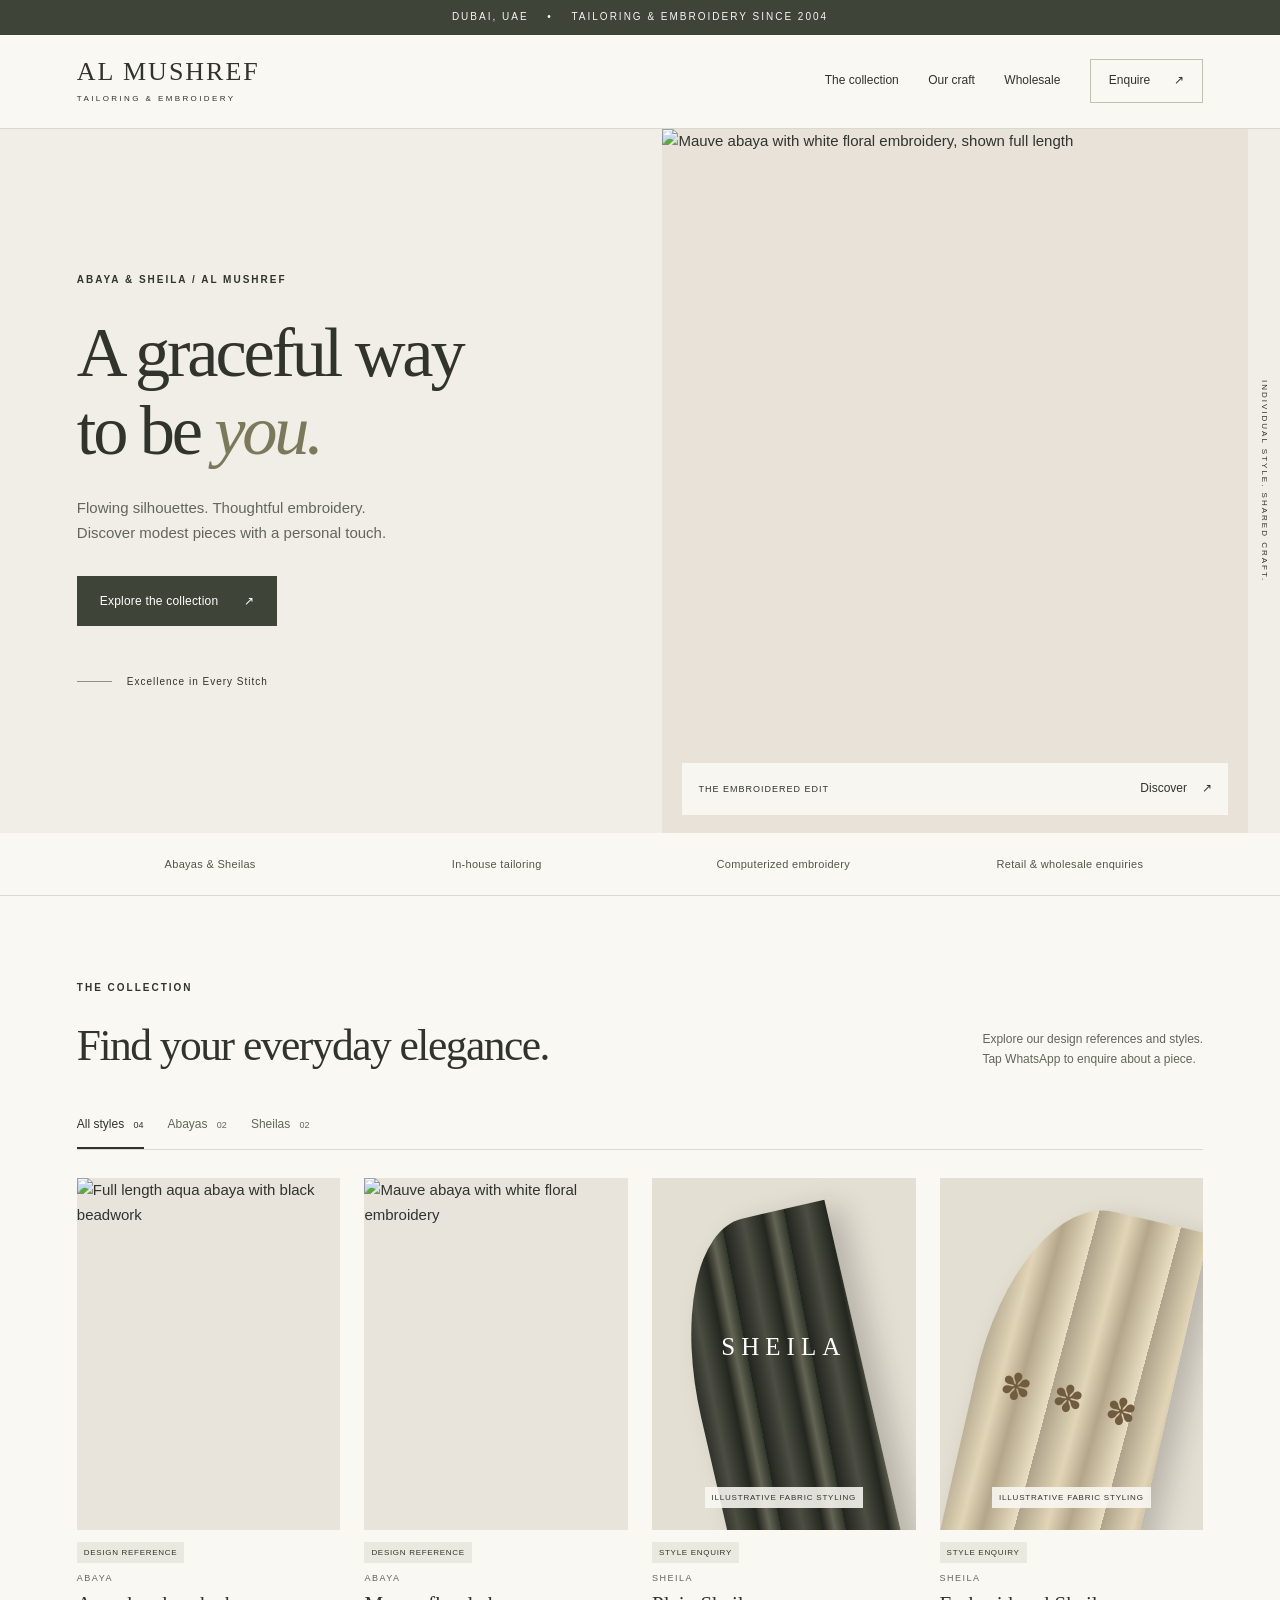
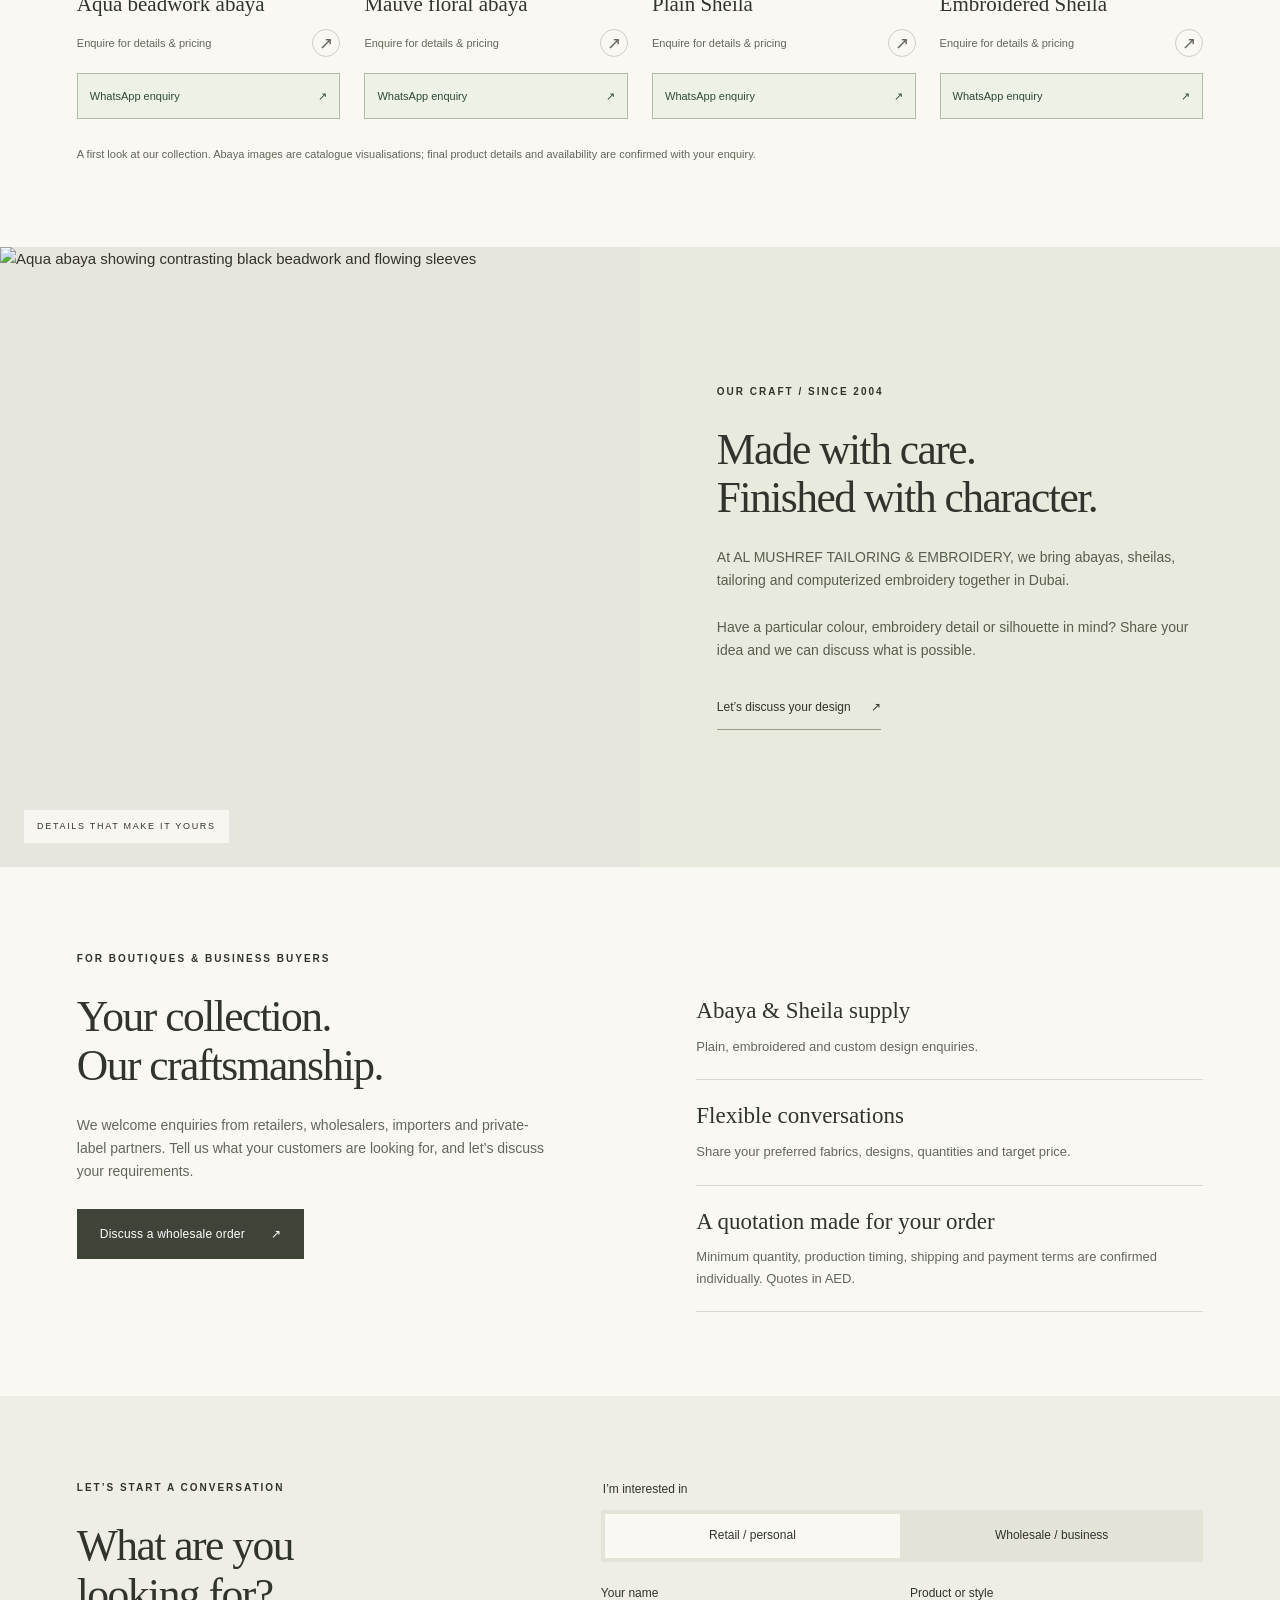
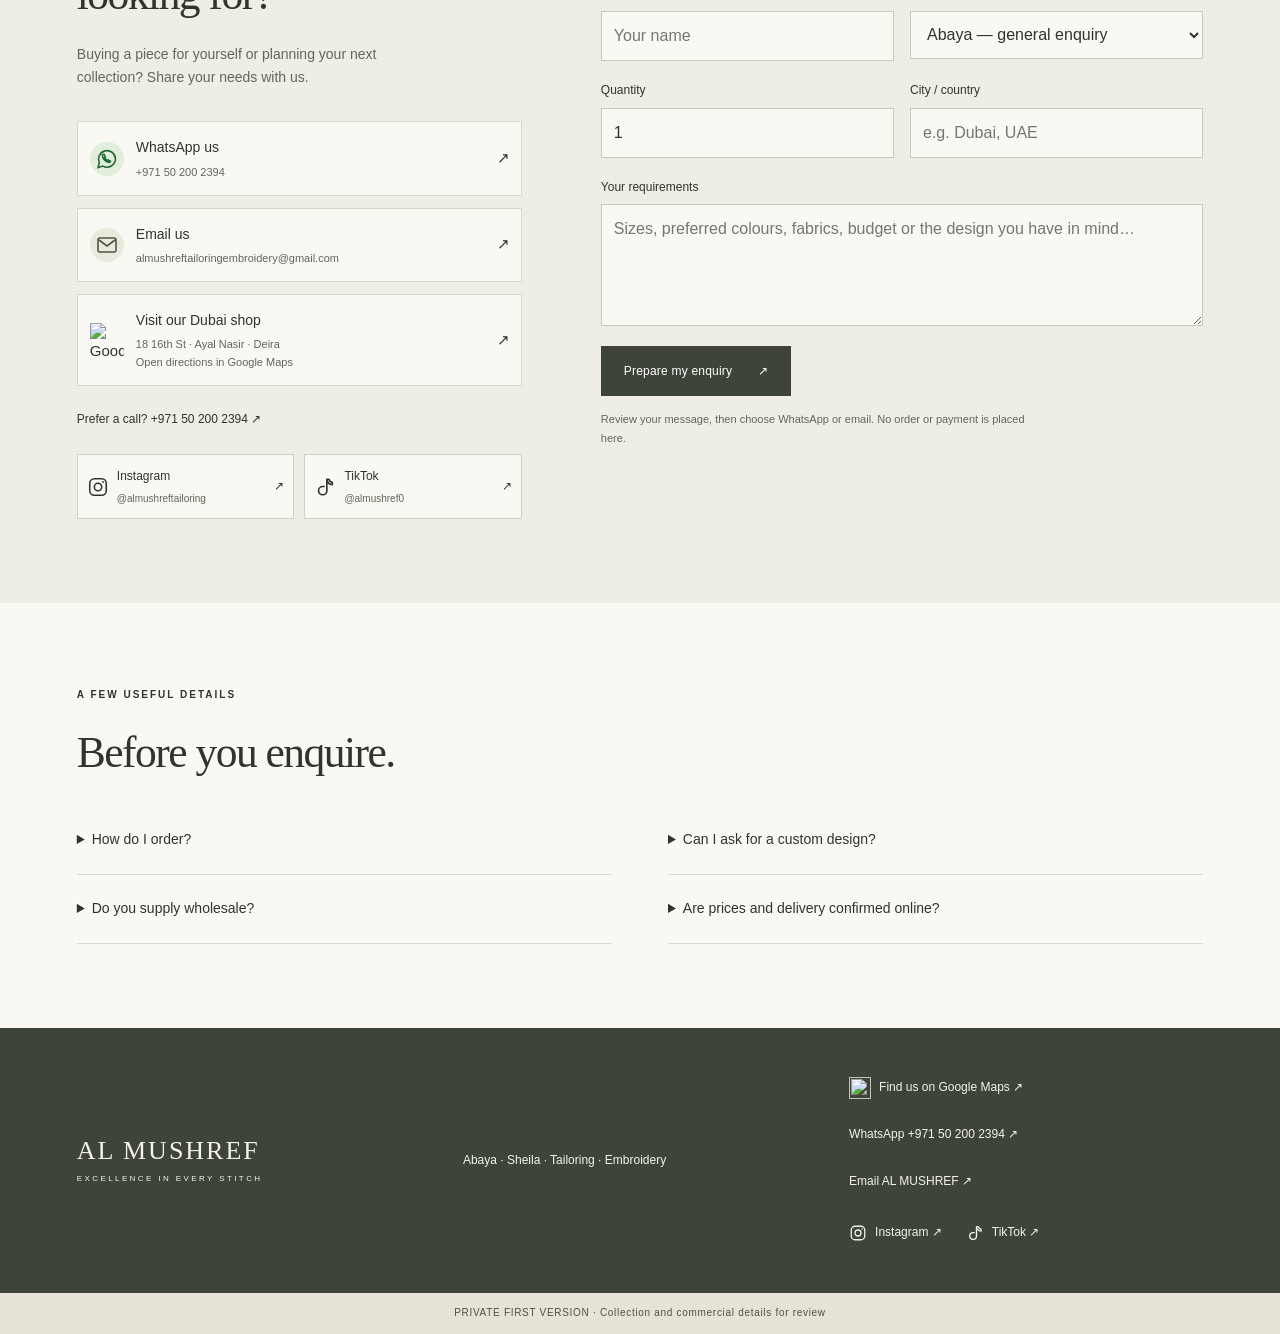
==== index.html @ 21404163 "Add files via upload" ====
<!doctype html>
<html lang="en">
<head>
<meta charset="utf-8"><meta name="viewport" content="width=device-width, initial-scale=1, viewport-fit=cover">
<meta name="theme-color" content="#393c32"><meta name="description" content="Explore AL MUSHREF Abayas and Sheilas. Tailoring and embroidery in Dubai, with retail and wholesale enquiries.">
<title>AL MUSHREF — Abaya & Sheila</title>
<link rel="icon" href="data:image/svg+xml,%3Csvg xmlns='http://www.w3.org/2000/svg' viewBox='0 0 64 64'%3E%3Crect width='64' height='64' rx='12' fill='%23393c32'/%3E%3Ctext x='32' y='44' text-anchor='middle' font-family='Georgia' font-size='40' fill='%23f8f5ef'%3EM%3C/text%3E%3C/svg%3E">
<link rel="stylesheet" href="style.css"><script src="app.js" defer></script>
</head>
<body>
<a class="skip" href="#main">Skip to content</a>
<div class="announcement">DUBAI, UAE <span>•</span> TAILORING & EMBROIDERY SINCE 2004</div>
<header>
<a class="brand" href="#" aria-label="AL MUSHREF home">AL MUSHREF<small>TAILORING & EMBROIDERY</small></a>
<button class="menu-toggle" aria-expanded="false" aria-controls="navigation">Menu <span>☰</span></button>
<nav id="navigation" aria-label="Main navigation"><a href="#collection">The collection</a><a href="#craft">Our craft</a><a href="#wholesale">Wholesale</a><a class="nav-contact" href="#enquire">Enquire <span>↗</span></a></nav>
</header>
<main id="main">
<section class="hero" aria-labelledby="hero-title">
<div class="hero-copy"><p class="eyebrow">ABAYA & SHEILA / AL MUSHREF</p><h1 id="hero-title">A graceful way<br>to be <em>you.</em></h1><p>Flowing silhouettes. Thoughtful embroidery.<br>Discover modest pieces with a personal touch.</p><a class="button dark" href="#collection">Explore the collection <span>↗</span></a><div class="hero-note"><span class="line"></span> Excellence in Every Stitch</div></div>
<figure class="hero-photo"><img src="assets/mauve-abaya.webp" alt="Mauve abaya with white floral embroidery, shown full length" width="1024" height="1536" fetchpriority="high"><figcaption><span>THE EMBROIDERED EDIT</span><a href="#collection">Discover <span>↗</span></a></figcaption></figure>
<div class="hero-side">INDIVIDUAL STYLE. SHARED CRAFT.</div>
</section>
<div class="values"><span>Abayas & Sheilas</span><span>In-house tailoring</span><span>Computerized embroidery</span><span>Retail & wholesale enquiries</span></div>
<section class="section collection" id="collection" aria-labelledby="collection-title">
<div class="section-top"><div><p class="eyebrow">THE COLLECTION</p><h2 id="collection-title">Find your everyday elegance.</h2></div><p>Explore our design references and styles.<br>Tap WhatsApp to enquire about a piece.</p></div>
<div class="filters" role="group" aria-label="Filter collection"><button class="selected" data-filter="all" aria-pressed="true">All styles <span>04</span></button><button data-filter="Abaya" aria-pressed="false">Abayas <span>02</span></button><button data-filter="Sheila" aria-pressed="false">Sheilas <span>02</span></button></div>
<div class="product-grid" id="product-grid" aria-live="polite"><p>Loading the collection…</p></div>
<p class="collection-note">A first look at our collection. Abaya images are catalogue visualisations; final product details and availability are confirmed with your enquiry.</p>
</section>
<section class="craft" id="craft" aria-labelledby="craft-title">
<div class="craft-image"><img src="assets/aqua-abaya.webp" alt="Aqua abaya showing contrasting black beadwork and flowing sleeves" width="1122" height="1402" loading="lazy"><span>DETAILS THAT MAKE IT YOURS</span></div>
<div class="craft-copy"><p class="eyebrow">OUR CRAFT / SINCE 2004</p><h2 id="craft-title">Made with care.<br>Finished with character.</h2><p>At AL MUSHREF TAILORING & EMBROIDERY, we bring abayas, sheilas, tailoring and computerized embroidery together in Dubai.</p><p>Have a particular colour, embroidery detail or silhouette in mind? Share your idea and we can discuss what is possible.</p><a class="text-link" href="#enquire">Let’s discuss your design <span>↗</span></a></div>
</section>
<section class="section wholesale" id="wholesale" aria-labelledby="wholesale-title">
<div><p class="eyebrow">FOR BOUTIQUES & BUSINESS BUYERS</p><h2 id="wholesale-title">Your collection.<br>Our craftsmanship.</h2><p>We welcome enquiries from retailers, wholesalers, importers and private-label partners. Tell us what your customers are looking for, and let’s discuss your requirements.</p><button class="button dark" id="wholesale-start">Discuss a wholesale order <span>↗</span></button></div>
<dl><div><dt>Abaya & Sheila supply</dt><dd>Plain, embroidered and custom design enquiries.</dd></div><div><dt>Flexible conversations</dt><dd>Share your preferred fabrics, designs, quantities and target price.</dd></div><div><dt>A quotation made for your order</dt><dd>Minimum quantity, production timing, shipping and payment terms are confirmed individually. Quotes in AED.</dd></div></dl>
</section>
<section class="enquiry section" id="enquire" aria-labelledby="enquiry-title">
<div class="enquiry-intro"><p class="eyebrow">LET’S START A CONVERSATION</p><h2 id="enquiry-title">What are you<br>looking for?</h2><p>Buying a piece for yourself or planning your next collection? Share your needs with us.</p><div class="contact">
<a class="contact-item whatsapp-contact" href="https://wa.me/971502002394" target="_blank" rel="noopener" aria-label="WhatsApp AL MUSHREF on +971 50 200 2394"><span class="contact-icon" aria-hidden="true"><svg viewBox="0 0 24 24" fill="none" stroke="currentColor" stroke-width="1.6"><path d="M20.5 11.6a8.5 8.5 0 0 1-12.6 7.5L3 20.5l1.3-4.8A8.5 8.5 0 1 1 20.5 11.6Z"/><path d="M8.2 7.2c-.5 0-1 1-.8 2 .5 2.8 3.3 5.6 6.2 6.1 1 .2 2-.3 2-.9l-2.1-1.4-.9.7c-1.3-.6-2.4-1.7-3-3l.7-.9-1.3-2.6Z"/></svg></span><span><strong>WhatsApp us</strong><small>+971 50 200 2394</small></span><span aria-hidden="true">↗</span></a>
<a class="contact-item" href="mailto:almushreftailoringembroidery@gmail.com"><span class="contact-icon" aria-hidden="true"><svg viewBox="0 0 24 24" fill="none" stroke="currentColor" stroke-width="1.6"><rect x="3" y="5" width="18" height="14" rx="2"/><path d="m4 7 8 6 8-6"/></svg></span><span><strong>Email us</strong><small>almushreftailoringembroidery@gmail.com</small></span><span aria-hidden="true">↗</span></a>
<a class="contact-item maps-contact" href="https://maps.app.goo.gl/a2e1XceDzLxZxESE8" target="_blank" rel="noopener"><img src="assets/google-maps.png" alt="Google Maps" width="36" height="36"><span><strong>Visit our Dubai shop</strong><small>18 16th St · Ayal Nasir · Deira<br>Open directions in Google Maps</small></span><span aria-hidden="true">↗</span></a>
<a class="call-link" href="tel:+971502002394">Prefer a call? +971 50 200 2394 ↗</a>
<div class="social-links" aria-label="Follow AL MUSHREF"><a href="https://www.instagram.com/almushreftailoring" target="_blank" rel="noopener noreferrer" aria-label="Instagram @almushreftailoring"><svg viewBox="0 0 24 24" fill="none" stroke="currentColor" stroke-width="1.7" aria-hidden="true"><rect x="3" y="3" width="18" height="18" rx="5"/><circle cx="12" cy="12" r="4"/><circle cx="17.5" cy="6.5" r="1" fill="currentColor" stroke="none"/></svg><span>Instagram<small>@almushreftailoring</small></span><span aria-hidden="true">↗</span></a><a href="https://www.tiktok.com/@almushref0" target="_blank" rel="noopener noreferrer" aria-label="TikTok @almushref0"><svg viewBox="0 0 24 24" fill="none" stroke="currentColor" stroke-width="1.8" stroke-linecap="round" stroke-linejoin="round" aria-hidden="true"><path d="M14 4v12a4.5 4.5 0 1 1-4.5-4.5H11M14 4c.6 3.6 2.5 5.2 6 5.5V6.8c-2.1-.3-3.2-1.3-3.7-3.3H14Z"/></svg><span>TikTok<small>@almushref0</small></span><span aria-hidden="true">↗</span></a></div>
</div></div>
<form id="enquiry-form">
<fieldset><legend>I’m interested in</legend><div class="mode-switch"><label><input type="radio" name="mode" value="Retail" checked><span>Retail / personal</span></label><label><input type="radio" name="mode" value="Wholesale"><span>Wholesale / business</span></label></div></fieldset>
<div class="field-row"><label>Your name <input name="customer" autocomplete="name" maxlength="100" placeholder="Your name" required></label><label>Product or style <select name="style" id="style"><option>Abaya — general enquiry</option><option>Custom tailoring / embroidery</option><option>Mixed Abaya & Sheila collection</option></select></label></div>
<div class="field-row"><label>Quantity <input name="quantity" type="number" min="1" max="100000" value="1" required inputmode="numeric"></label><label>City / country <input name="destination" autocomplete="address-level2" placeholder="e.g. Dubai, UAE" maxlength="120" required></label></div>
<label>Your requirements <textarea name="details" rows="4" maxlength="3000" placeholder="Sizes, preferred colours, fabrics, budget or the design you have in mind…"></textarea></label>
<button class="button dark" type="submit">Prepare my enquiry <span>↗</span></button><p class="form-note">Review your message, then choose WhatsApp or email. No order or payment is placed here.</p>
<div id="enquiry-result" hidden aria-live="polite"><h3>Your enquiry is ready</h3><pre id="message-preview"></pre><div class="result-actions"><a class="button dark" id="whatsapp-link" target="_blank" rel="noopener">Open WhatsApp ↗</a><a class="text-link" id="email-link">Open email ↗</a><button id="copy-message" type="button" class="text-link">Copy message</button></div><p>You can edit the message before sending.</p></div>
</form>
</section>
<section class="section faq" aria-labelledby="faq-title"><p class="eyebrow">A FEW USEFUL DETAILS</p><h2 id="faq-title">Before you enquire.</h2><div class="faq-grid"><details><summary>How do I order?</summary><p>Choose a style and prepare an enquiry. Our team will discuss availability, sizing, price, payment and delivery with you before an order is confirmed.</p></details><details><summary>Can I ask for a custom design?</summary><p>Yes. Tell us your preferred silhouette, fabric, colour and embroidery details. Feasibility, quantity and timing are confirmed after reviewing your requirements.</p></details><details><summary>Do you supply wholesale?</summary><p>We welcome retail shop, wholesale and importer enquiries. Share the products, quantity, destination and budget you have in mind for an individual quotation.</p></details><details><summary>Are prices and delivery confirmed online?</summary><p>Prices, stock, production lead time, delivery charges and any applicable taxes are confirmed in your quotation. This catalogue does not accept online payments.</p></details></div></section>
</main>
<footer><a class="brand" href="#">AL MUSHREF<small>EXCELLENCE IN EVERY STITCH</small></a><span>Abaya · Sheila · Tailoring · Embroidery</span><div class="footer-contact"><a href="https://maps.app.goo.gl/a2e1XceDzLxZxESE8" target="_blank" rel="noopener"><img src="assets/google-maps.png" alt="" width="22" height="22"> Find us on Google Maps ↗</a><a href="https://wa.me/971502002394" target="_blank" rel="noopener">WhatsApp +971 50 200 2394 ↗</a><a href="mailto:almushreftailoringembroidery@gmail.com">Email AL MUSHREF ↗</a><div class="footer-social-links"><a href="https://www.instagram.com/almushreftailoring" target="_blank" rel="noopener noreferrer" aria-label="Instagram @almushreftailoring"><svg viewBox="0 0 24 24" fill="none" stroke="currentColor" stroke-width="1.7" aria-hidden="true"><rect x="3" y="3" width="18" height="18" rx="5"/><circle cx="12" cy="12" r="4"/><circle cx="17.5" cy="6.5" r="1" fill="currentColor" stroke="none"/></svg>Instagram ↗</a><a href="https://www.tiktok.com/@almushref0" target="_blank" rel="noopener noreferrer" aria-label="TikTok @almushref0"><svg viewBox="0 0 24 24" fill="none" stroke="currentColor" stroke-width="1.8" stroke-linecap="round" stroke-linejoin="round" aria-hidden="true"><path d="M14 4v12a4.5 4.5 0 1 1-4.5-4.5H11M14 4c.6 3.6 2.5 5.2 6 5.5V6.8c-2.1-.3-3.2-1.3-3.7-3.3H14Z"/></svg>TikTok ↗</a></div></div></footer>
<div class="review-note">PRIVATE FIRST VERSION · Collection and commercial details for review</div>
<dialog id="product-dialog" aria-labelledby="dialog-title"><div class="dialog-toolbar"><button class="dialog-close" aria-label="Close product details">×</button></div><div id="dialog-content"></div></dialog>
</body></html>
---- style.css ----
:root{--ink:#30342c;--olive:#3e4438;--paper:#faf8f3;--muted:#62665c;--line:#d8d9d0;--sand:#ece9df;--accent:#797655;--gutter:clamp(20px,6vw,96px)}
*{box-sizing:border-box}html{scroll-behavior:smooth;scroll-padding-top:100px;-webkit-text-size-adjust:100%;text-size-adjust:100%}body{margin:0;min-width:0;background:var(--paper);color:var(--ink);font:15px/1.65 Arial,Helvetica,sans-serif}button,input,select,textarea{font:inherit}button,a,input,select,textarea{-webkit-tap-highlight-color:transparent}button{cursor:pointer;-webkit-appearance:none;appearance:none}a{color:inherit;text-decoration:none}img{display:block;max-width:100%;height:auto}svg{display:block;flex-shrink:0}h1,h2,h3,p{margin:0}h1,h2,h3{font-family:Georgia,'Times New Roman',serif;font-weight:400;line-height:1.12}h1{font-size:clamp(54px,5.5vw,88px);letter-spacing:-.045em}h2{font-size:clamp(32px,3.4vw,50px);letter-spacing:-.035em}h3{font-size:24px}p,dd,small{overflow-wrap:break-word}button:focus-visible,a:focus-visible,input:focus-visible,select:focus-visible,textarea:focus-visible,summary:focus-visible{outline:3px solid #9c7740;outline-offset:4px}[hidden]{display:none!important}.skip{position:absolute;left:12px;top:-100px;background:white;padding:12px;z-index:20}.skip:focus{top:8px}.announcement{background:var(--olive);color:#f7f6ef;text-align:center;font-size:10px;letter-spacing:2px;padding:9px 18px}.announcement span{padding:0 14px}
header{position:sticky;top:0;z-index:5;display:flex;align-items:center;justify-content:space-between;gap:24px;padding:18px var(--gutter);background:#faf8f3f5;border-bottom:1px solid var(--line)}.brand{display:inline-block;flex-shrink:0;font:26px/1.1 Georgia,serif;letter-spacing:2px;white-space:nowrap;padding:5px 0}.brand small{display:block;font:8px/1.5 Arial,sans-serif;letter-spacing:2.4px;margin-top:7px}nav{display:flex;align-items:center;gap:clamp(18px,2.3vw,32px);font-size:12px}nav a{display:flex;align-items:center;min-height:44px}.nav-contact{border:1px solid #bfc1b5;padding:9px 18px;gap:24px}.menu-toggle{display:none;align-items:center;gap:9px;min-width:60px;min-height:44px;padding:8px 0;background:none;border:0;color:var(--ink);font-size:12px}.menu-toggle span{font-size:18px}
.hero{max-width:1800px;margin:auto;display:grid;grid-template-columns:minmax(0,1fr) minmax(0,1fr) 32px;padding-left:var(--gutter);background:#f0eee7;position:relative}.hero-copy{min-width:0;align-self:center;padding:64px 32px 64px 0}.eyebrow{font-size:10px;letter-spacing:2px;font-weight:600;margin-bottom:24px}h1 em{color:#7c785c}.hero-copy>p:not(.eyebrow){margin-top:26px;color:var(--muted);font-size:15px}.button{display:inline-flex;align-items:center;justify-content:space-between;gap:26px;min-height:50px;max-width:100%;padding:13px 22px;border:1px solid transparent;font-size:12px;line-height:1.5;letter-spacing:.2px;text-align:center}.dark{background:var(--olive);color:white}.hero-copy .button{margin-top:30px}.hero-note{display:flex;align-items:center;gap:15px;margin-top:48px;font-size:10px;letter-spacing:1px}.line{width:35px;height:1px;flex-shrink:0;background:#8e917f}.hero-photo{margin:0;min-width:0;height:clamp(580px,55vw,780px);position:relative;background:#e8e2d9;overflow:hidden}.hero-photo>img{width:100%;height:100%;object-fit:contain;object-position:center center;padding-bottom:58px}.hero-photo figcaption{position:absolute;bottom:18px;left:20px;right:20px;display:flex;align-items:center;justify-content:space-between;gap:12px;padding:8px 16px;background:#faf8f3eb;font-size:9px;letter-spacing:1px}.hero-photo figcaption>a{display:flex;align-items:center;gap:15px;min-height:36px;font-size:12px;letter-spacing:0}.hero-side{writing-mode:vertical-rl;font-size:8px;letter-spacing:2px;justify-self:center;align-self:center}.values{display:grid;grid-template-columns:repeat(4,minmax(0,1fr));align-items:center;gap:20px;padding:22px var(--gutter);border-bottom:1px solid var(--line);font-size:11px;color:#505749;letter-spacing:.3px}.values span{text-align:center;min-width:0}.section{width:100%;max-width:1600px;margin:auto;padding:84px var(--gutter)}.section-top{display:flex;align-items:flex-end;justify-content:space-between;gap:32px;margin-bottom:32px}.section-top>div{min-width:0}.section-top>p{flex-shrink:0;max-width:270px;color:var(--muted);font-size:12px}.filters{display:flex;flex-wrap:wrap;gap:24px;margin-bottom:28px;border-bottom:1px solid var(--line)}.filters button{min-height:48px;border:0;border-bottom:2px solid transparent;padding:12px 0;background:none;color:var(--muted);font-size:12px}.filters button span{padding-left:6px;font-size:9px}.filters .selected{border-color:var(--ink);color:var(--ink)}
.product-grid{display:grid;grid-template-columns:repeat(4,minmax(0,1fr));gap:30px 24px}.product-card{min-width:0;display:flex;flex-direction:column}.product-card>button{display:flex;flex:1;flex-direction:column;align-items:flex-start;min-width:0;width:100%;padding:0;background:none;border:0;color:var(--ink);text-align:left}.product-picture{width:100%;position:relative;aspect-ratio:3/4;background:#e8e4dc;overflow:hidden;flex-shrink:0}.product-picture img{width:100%;height:100%;object-fit:contain;transition:transform .25s}.card-label{position:absolute;top:12px;left:10px;max-width:calc(100% - 20px);padding:4px 7px;background:#faf8f3e8;font-size:8px;letter-spacing:.8px}.product-card .category{font-size:9px;letter-spacing:1.5px;margin:16px 0 6px;color:var(--muted)}.product-card h3{font-size:21px;line-height:1.2;margin-bottom:12px;overflow-wrap:anywhere}.card-bottom{display:flex;align-items:center;justify-content:space-between;gap:10px;width:100%;margin-top:auto;font-size:11px;color:var(--muted)}.card-bottom>span:first-child{min-width:0}.card-arrow{display:grid;place-items:center;flex-shrink:0;width:28px;height:28px;border:1px solid #cccec1;border-radius:50%;font-size:17px}.quick-contact{display:flex;align-items:center;justify-content:space-between;gap:10px;min-height:46px;padding:10px 12px;margin-top:16px;border:1px solid #aebba6;background:#edf1e6;color:#304c32;font-size:11px;line-height:1.5}.collection-note{font-size:11px;line-height:1.65;color:var(--muted);margin-top:26px}.fabric{height:100%;position:relative;display:flex;align-items:flex-end;justify-content:center;padding:22px;background:#e4dfd3;isolation:isolate;overflow:hidden}.fabric:before{content:'';position:absolute;inset:10% 18% -15%;transform:rotate(-13deg);background:repeating-linear-gradient(92deg,#22241f 0%,#4c4e43 12%,#24271f 23%,#646454 29%,#30372a 35%);box-shadow:15px 10px 30px #0003;z-index:-1;border-radius:50% 0 0 0}.fabric.emb:before{background:repeating-linear-gradient(92deg,#aea38b 0%,#e2d5b7 15%,#b4a68a 25%,#e9dec3 40%);inset:8% 13% -15%;transform:rotate(13deg)}.fabric:after{content:'SHEILA';position:absolute;top:44%;left:0;right:0;text-align:center;font:25px Georgia,serif;letter-spacing:6px;color:white}.fabric.emb:after{content:'✽  ✽  ✽';font-size:37px;letter-spacing:7px;color:#725c3f;top:57%;transform:rotate(13deg)}.fabric span{background:#faf8f3df;font-size:8px;letter-spacing:.8px;padding:4px 7px;text-align:center}
.craft{display:grid;grid-template-columns:repeat(2,minmax(0,1fr));background:#e9eade;max-width:1600px;margin:auto}.craft-image{position:relative;height:620px;min-width:0;overflow:hidden}.craft-image img{width:100%;height:100%;object-fit:contain;background:#e8e5de}.craft-image>span{position:absolute;left:24px;bottom:24px;max-width:calc(100% - 48px);padding:9px 13px;background:#faf8f3e8;font-size:9px;letter-spacing:1.7px}.craft-copy{min-width:0;padding:60px 12%;align-self:center}.craft-copy p:not(.eyebrow){font-size:14px;color:#575e4e;margin-top:24px}.text-link{display:inline-flex;align-items:center;min-height:44px;padding:4px 0;border:0;background:none;font-size:12px;color:inherit}.text-link span{margin-left:20px}.craft-copy .text-link{margin-top:24px;border-bottom:1px solid #969e88}.wholesale{display:grid;grid-template-columns:repeat(2,minmax(0,1fr));gap:10%}.wholesale>div{min-width:0}.wholesale>div>p:not(.eyebrow){max-width:480px;font-size:14px;color:var(--muted);margin:25px 0}.wholesale dl{min-width:0;margin:24px 0 0}.wholesale dl div{padding:22px 0;border-bottom:1px solid var(--line)}dt{font:23px/1.25 Georgia,serif}dd{font-size:13px;color:var(--muted);margin:10px 0 0}
.enquiry{display:grid;grid-template-columns:minmax(0,.85fr) minmax(0,1.15fr);align-items:start;gap:7%;background:#efeee6}.enquiry-intro{min-width:0}.enquiry-intro>p:not(.eyebrow){margin-top:25px;font-size:14px;color:var(--muted);max-width:360px}.contact{display:grid;gap:12px;margin-top:32px;min-width:0}.contact-item{display:grid;grid-template-columns:34px minmax(0,1fr) 12px;align-items:center;gap:12px;padding:14px 12px;border:1px solid #d7d9cd;background:var(--paper);min-height:70px;min-width:0}.contact-item strong{display:block;font-size:14px;font-weight:500}.contact-item small{display:block;margin-top:3px;color:var(--muted);font-size:11px;line-height:1.65;overflow-wrap:anywhere}.contact-icon{display:grid;place-items:center;width:34px;height:34px;border-radius:50%;background:#e8eade;color:#4d5744}.contact-icon svg{width:24px;height:24px}.whatsapp-contact .contact-icon{background:#e0eedb;color:#246936}.maps-contact>img{width:34px;height:34px;object-fit:contain}.call-link{display:inline-flex;align-items:center;min-height:44px;font-size:12px}.social-links{display:grid;grid-template-columns:repeat(2,minmax(0,1fr));gap:10px}.social-links>a{display:grid;grid-template-columns:22px minmax(0,1fr) 10px;align-items:center;gap:8px;min-height:64px;padding:12px 9px;border:1px solid #cdd2c2;background:var(--paper);font-size:12px}.social-links svg{width:22px;height:22px}.social-links small{display:block;font-size:10px;line-height:1.5;overflow-wrap:anywhere;margin-top:4px;color:var(--muted)}
form,fieldset,.field-row,form label{min-width:0}fieldset{margin:0 0 22px;padding:0;border:0;min-inline-size:0}legend{font-size:12px;margin-bottom:10px}.mode-switch{display:flex;gap:4px;padding:4px;background:#e3e3d8}.mode-switch label{flex:1;margin:0;position:relative}.mode-switch input{position:absolute;opacity:0;width:1px;height:1px}.mode-switch span{display:flex;align-items:center;justify-content:center;min-height:44px;padding:8px 10px;text-align:center;font-size:12px}.mode-switch input:checked+span{background:var(--paper)}.mode-switch input:focus-visible+span{outline:3px solid #9c7740}form label{display:block;margin-bottom:20px;font-size:12px}input:not([type=radio]),select,textarea{display:block;width:100%;max-width:100%;min-width:0;min-height:48px;margin-top:7px;padding:12px;background:var(--paper);border:1px solid #c7cbbd;border-radius:0;color:var(--ink);font-size:16px;line-height:1.5}textarea{resize:vertical}.field-row{display:grid;grid-template-columns:repeat(2,minmax(0,1fr));gap:16px}.form-note{max-width:440px;margin-top:14px;font-size:11px;color:var(--muted)}#enquiry-result{min-width:0;padding:24px;margin-top:26px;background:var(--paper);border:1px solid #b9bda9}#enquiry-result h3{font-size:25px}#message-preview{margin:18px 0;white-space:pre-wrap;overflow-wrap:anywhere;word-break:break-word;font:13px/1.8 Arial,sans-serif}.result-actions{display:flex;align-items:center;flex-wrap:wrap;gap:12px 20px}#enquiry-result>p{font-size:11px;margin-top:12px;color:var(--muted)}.faq-grid{display:grid;grid-template-columns:repeat(2,minmax(0,1fr));gap:0 56px;margin-top:30px}details{min-width:0;padding:12px 0;border-bottom:1px solid var(--line)}summary{cursor:pointer;min-height:44px;padding:10px 14px 10px 0;font-size:14px}details p{font-size:13px;color:var(--muted);padding:12px 0 8px}
footer{display:grid;grid-template-columns:minmax(0,1fr) minmax(0,1fr) minmax(0,1fr);align-items:center;gap:32px;padding:38px var(--gutter);background:var(--olive);color:#f4f3e9}footer>span{font-size:12px}.footer-contact{min-width:0;display:grid;gap:3px;font-size:12px}.footer-contact a{display:flex;align-items:center;gap:8px;min-height:44px;overflow-wrap:anywhere}.footer-contact img{width:22px;height:22px;object-fit:contain}.footer-social-links{display:flex;flex-wrap:wrap;gap:8px 24px;margin-top:4px}.footer-social-links svg{width:18px;height:18px}.review-note{padding:12px var(--gutter);background:#e5e3d8;color:#4d5144;text-align:center;font-size:10px;letter-spacing:.7px;overflow-wrap:anywhere}
dialog{padding:0;border:0;background:var(--paper);color:var(--ink);width:calc(100% - 32px);max-width:900px;max-height:90vh;max-height:90dvh;margin:auto;overflow:auto;overscroll-behavior:contain}dialog::backdrop{background:#141a14aa}.dialog-toolbar{position:sticky;top:0;height:0;z-index:3}.dialog-close{position:absolute;right:12px;top:12px;display:grid;place-items:center;width:44px;height:44px;padding:0;border:1px solid #c5c9bb;border-radius:50%;background:var(--paper);color:var(--ink);font-size:28px;line-height:1}.dialog-layout{display:grid;grid-template-columns:repeat(2,minmax(0,1fr))}.dialog-visual{position:relative;aspect-ratio:3/4;min-width:0;align-self:center;background:#e8e4dc}.dialog-visual img{position:absolute;inset:0;width:100%;height:100%;object-fit:contain}.dialog-visual .fabric{position:absolute;inset:0}.dialog-copy{min-width:0;padding:64px 30px 34px;align-self:center}.dialog-copy h2{font-size:34px;overflow-wrap:anywhere}.dialog-copy p:not(.eyebrow){font-size:14px;margin:20px 0;color:var(--muted)}.dialog-copy small{display:block;font-size:11px;color:var(--muted);margin-top:18px}.dialog-actions{display:grid;gap:10px;margin-top:24px}.dialog-actions .button{justify-content:center;gap:12px}.customise-enquiry{background:none;border-color:#aeb4a2;color:var(--ink)}.product-price{margin:14px 0;font-size:13px;line-height:1.7}.price-line{display:block}.product-code{font:11px/1.6 Arial,sans-serif;letter-spacing:1px;margin-top:12px;overflow-wrap:anywhere}.empty-collection{grid-column:1/-1;font-size:14px;color:var(--muted);padding:25px 0}body.modal-open{overflow:hidden}
@media(hover:hover){nav a:hover,.text-link:hover,.footer-contact a:hover{text-decoration:underline;text-underline-offset:5px}.dark:hover{background:#272f24}.product-card>button:hover img{transform:scale(1.02)}.quick-contact:hover{background:#dfe9d7;border-color:#6e8a61}.contact-item:hover,.social-links>a:hover{border-color:#808e71;background:#e8eddf}.customise-enquiry:hover{background:#e8ecdf}}
@media(max-width:1100px){:root{--gutter:5vw}.section{padding-top:64px;padding-bottom:64px}.hero-copy{padding:48px 26px 48px 0}h1{font-size:clamp(48px,5.4vw,62px)}.hero-note{margin-top:34px}.hero-photo{height:640px}.product-grid{grid-template-columns:repeat(2,minmax(0,1fr));gap:36px 24px}.section-top{align-items:flex-start}.section-top>p{max-width:225px}.craft-copy{padding:48px 9%}.craft-image{height:560px}.wholesale{gap:7%}footer{grid-template-columns:minmax(0,1fr) minmax(0,1fr)}footer>.brand{grid-column:1;grid-row:1}footer>span{grid-column:1;grid-row:2}.footer-contact{grid-column:2;grid-row:1/3}}
@media(max-width:900px){html{scroll-padding-top:90px}header{gap:18px;padding-top:14px;padding-bottom:14px}.menu-toggle{display:flex}nav{display:none;position:absolute;top:100%;left:0;right:0;padding:12px var(--gutter) 20px;background:var(--paper);border-bottom:1px solid var(--line);box-shadow:0 10px 15px #0001}nav.open{display:grid;gap:0}nav a{min-height:48px;padding:10px 0}.nav-contact{border:0;gap:15px}.hero{grid-template-columns:minmax(0,1fr) minmax(0,1fr);padding-right:var(--gutter)}.hero-side{display:none}.hero-copy{padding-right:22px}h1{font-size:clamp(44px,6vw,54px)}.hero-photo{height:570px}.hero-photo figcaption{left:10px;right:10px;padding:7px 10px;letter-spacing:.5px;font-size:8px}.hero-photo figcaption>a{font-size:11px;gap:8px}.hero-copy>p:not(.eyebrow){font-size:14px}.hero-copy>p br{display:none}.hero-copy .button{gap:14px;padding-inline:18px}.values{grid-template-columns:repeat(2,minmax(0,1fr));gap:14px 22px}.values span{text-align:left}.section-top{display:block}.section-top>p{max-width:none;margin-top:20px}.section-top>p br{display:none}.craft{grid-template-columns:minmax(0,1fr) minmax(0,1fr)}.craft-copy{padding:40px 8%}.craft-copy h2{font-size:34px}.craft-image{height:560px}.craft-image>span{left:16px;right:16px;max-width:none;font-size:8px;letter-spacing:.8px}.wholesale,.enquiry{grid-template-columns:minmax(0,1fr);gap:36px}.wholesale dl{margin-top:0}.wholesale>div>p:not(.eyebrow){max-width:680px}.enquiry-intro>p:not(.eyebrow){max-width:560px}.contact{max-width:600px}.faq-grid{gap:0 30px}}
@media(max-width:600px){:root{--gutter:20px}.announcement{font-size:8px;letter-spacing:1px;padding:8px 16px}.announcement span{padding:0 6px}header{padding-left:20px;padding-right:20px;padding-left:max(20px,env(safe-area-inset-left));padding-right:max(20px,env(safe-area-inset-right))}.brand{font-size:22px;letter-spacing:1.7px}.brand small{font-size:7px;letter-spacing:1.8px}.hero{grid-template-columns:minmax(0,1fr);padding:0}.hero-copy{padding:42px var(--gutter) 38px}h1{font-size:clamp(42px,11.5vw,64px);letter-spacing:-.045em}.hero .eyebrow{font-size:9px;margin-bottom:20px}.hero-copy>p:not(.eyebrow){margin-top:22px;font-size:14px}.hero-copy .button{margin-top:24px;gap:28px}.hero-note{margin-top:28px;font-size:9px}.hero-photo{height:auto;aspect-ratio:4/5;max-height:680px}.hero-photo>img{padding-bottom:60px}.hero-photo figcaption{left:20px;right:20px;bottom:14px;padding:7px 12px;font-size:9px}.hero-photo figcaption>a{font-size:12px}.values{padding-top:20px;padding-bottom:20px;gap:12px 16px;font-size:10px}.values span{display:flex;align-items:flex-start;gap:7px}.values span:before{content:'✦';color:#7b806b;font-size:8px}.section{padding-top:48px;padding-bottom:48px;padding-left:20px;padding-right:20px;padding-left:max(20px,env(safe-area-inset-left));padding-right:max(20px,env(safe-area-inset-right))}.eyebrow{font-size:9px;margin-bottom:18px}h2{font-size:clamp(32px,8.8vw,42px)}.product-grid{gap:28px 14px}.product-card h3{font-size:19px}.card-label{top:8px;left:7px;max-width:calc(100% - 14px);padding:3px 5px;font-size:7px;letter-spacing:.4px}.product-card .category{font-size:8px;letter-spacing:1px;margin-top:13px}.card-bottom{font-size:10px;gap:6px;line-height:1.5}.card-arrow{width:25px;height:25px}.quick-contact{font-size:11px;padding:10px;gap:5px;margin-top:14px}.filters{gap:22px;margin-bottom:24px}.fabric{padding:13px}.fabric:after{font-size:18px;letter-spacing:3px}.fabric.emb:after{font-size:25px}.fabric span{font-size:7px;letter-spacing:.3px;padding:3px 5px}.collection-note{font-size:10px}.craft{grid-template-columns:minmax(0,1fr)}.craft-image{height:auto;aspect-ratio:4/5;max-height:580px}.craft-image>span{left:20px;right:auto;max-width:calc(100% - 40px);bottom:20px;font-size:8px}.craft-copy{padding:44px var(--gutter)}.craft-copy h2{font-size:37px}.craft-copy p:not(.eyebrow){font-size:14px}.contact{margin-top:28px}.contact-item{gap:11px}.social-links>a{padding:12px 10px;gap:7px}.social-links small{font-size:10px}.field-row{gap:14px}.enquiry{gap:32px}form>.button{width:100%;justify-content:center;gap:25px}.faq-grid{grid-template-columns:minmax(0,1fr);margin-top:22px}summary{font-size:14px}.result-actions .button{width:100%;justify-content:center}.result-actions{gap:8px 20px}#enquiry-result{padding:20px}footer{grid-template-columns:minmax(0,1fr);gap:22px;padding:34px var(--gutter);padding-bottom:calc(34px + env(safe-area-inset-bottom,0px))}footer>.brand,footer>span,.footer-contact{grid-column:auto;grid-row:auto}.footer-social-links{gap:12px 28px}.review-note{font-size:9px;letter-spacing:.4px}.dialog-layout{grid-template-columns:minmax(0,1fr)}.dialog-visual{aspect-ratio:auto;height:340px;height:min(340px,48vh)}.dialog-copy{padding:30px 24px}.dialog-copy h2{font-size:31px}.dialog-copy .eyebrow{padding-right:5px}.dialog-copy p:not(.eyebrow){font-size:14px}.dialog-copy small{font-size:11px}}
@media(max-width:480px){.field-row{grid-template-columns:minmax(0,1fr);gap:0}.social-links{grid-template-columns:minmax(0,1fr)}.social-links>a{grid-template-columns:24px minmax(0,1fr) 14px;gap:12px;min-height:64px}.social-links small{font-size:11px}}
@media(max-width:350px){.brand{font-size:20px}.brand small{font-size:6.5px;letter-spacing:1.6px}.filters{gap:18px}.product-card h3{font-size:18px}.quick-contact{font-size:10px;padding-inline:8px}.hero-note{letter-spacing:.5px}.mode-switch span{font-size:11px;padding-inline:6px}}
@media(prefers-reduced-motion:reduce){html{scroll-behavior:auto}*{transition:none!important}}

/* Keep catalogue labels outside the garment photograph at every size. */
.product-card .card-label{position:static;display:inline-block;max-width:100%;margin-top:12px;padding:4px 7px;font-size:8px;letter-spacing:.7px;background:#eae9df}.product-card .category{margin-top:8px}
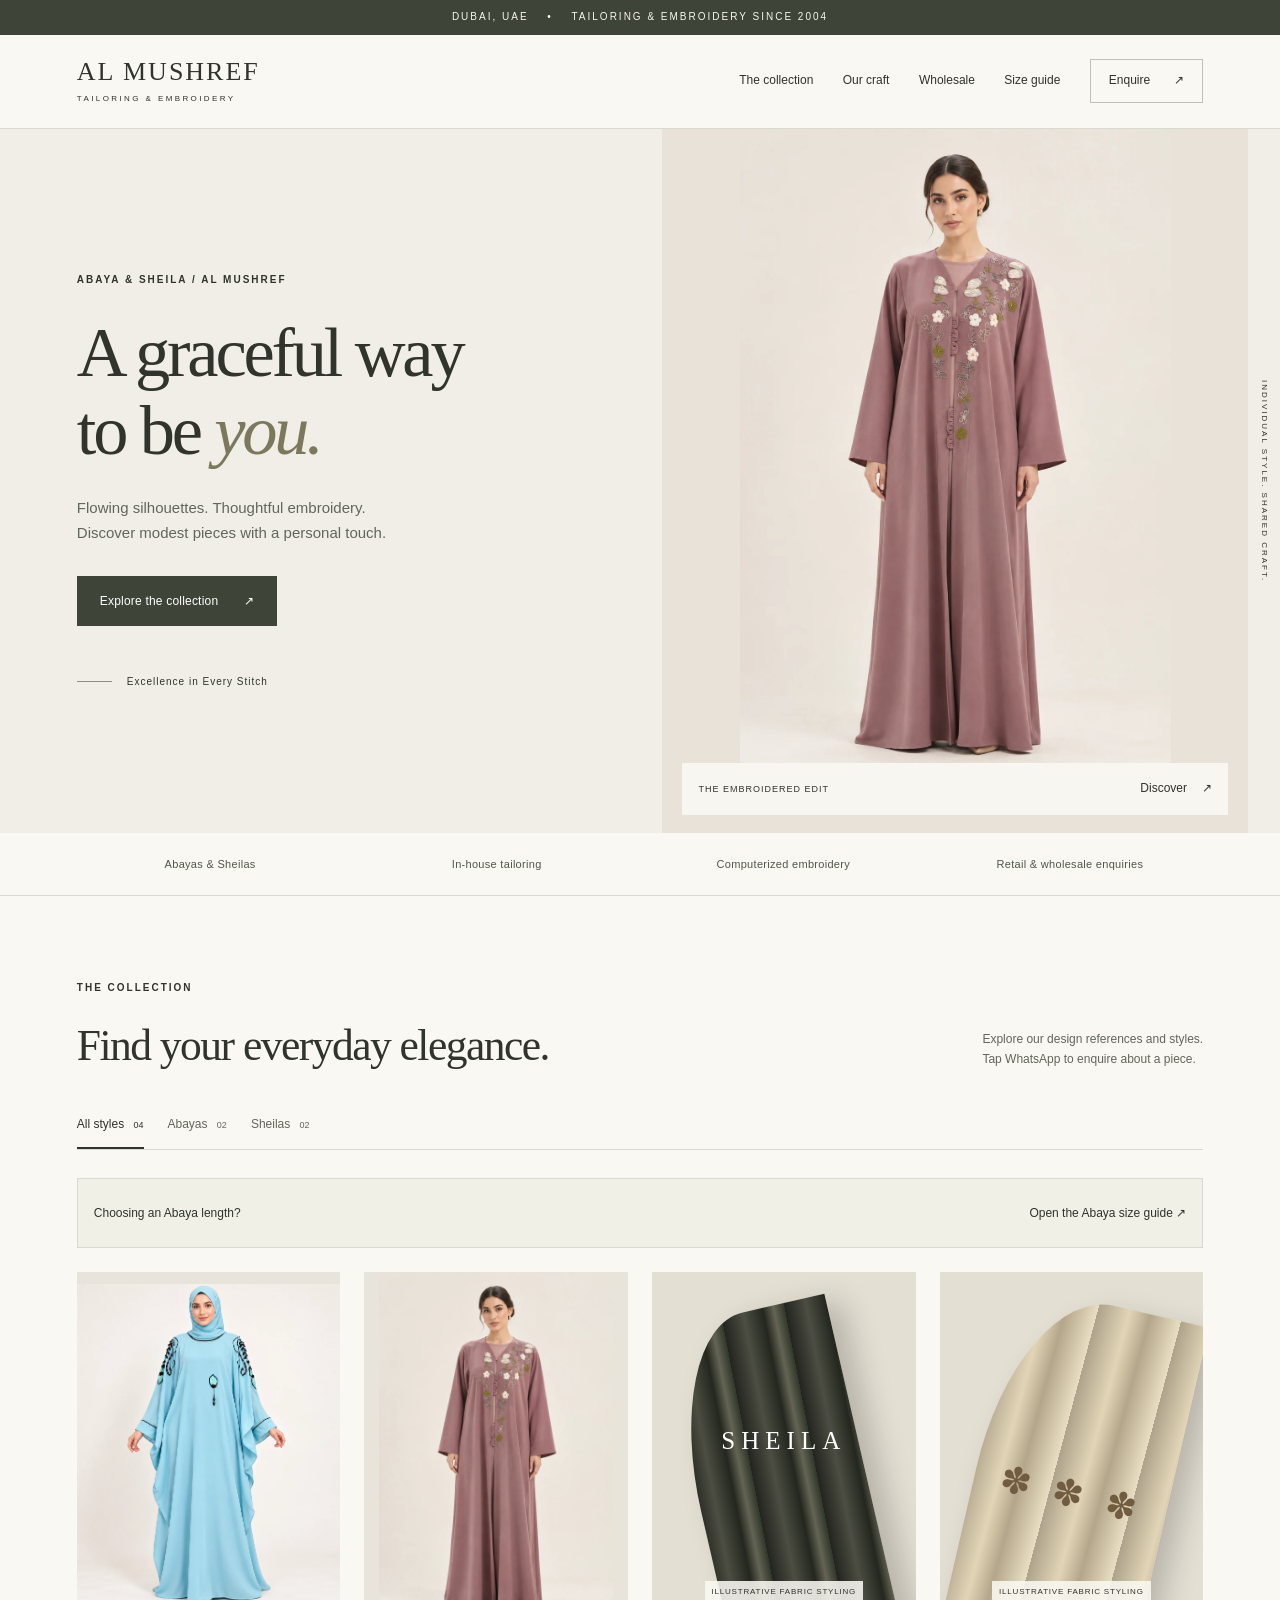
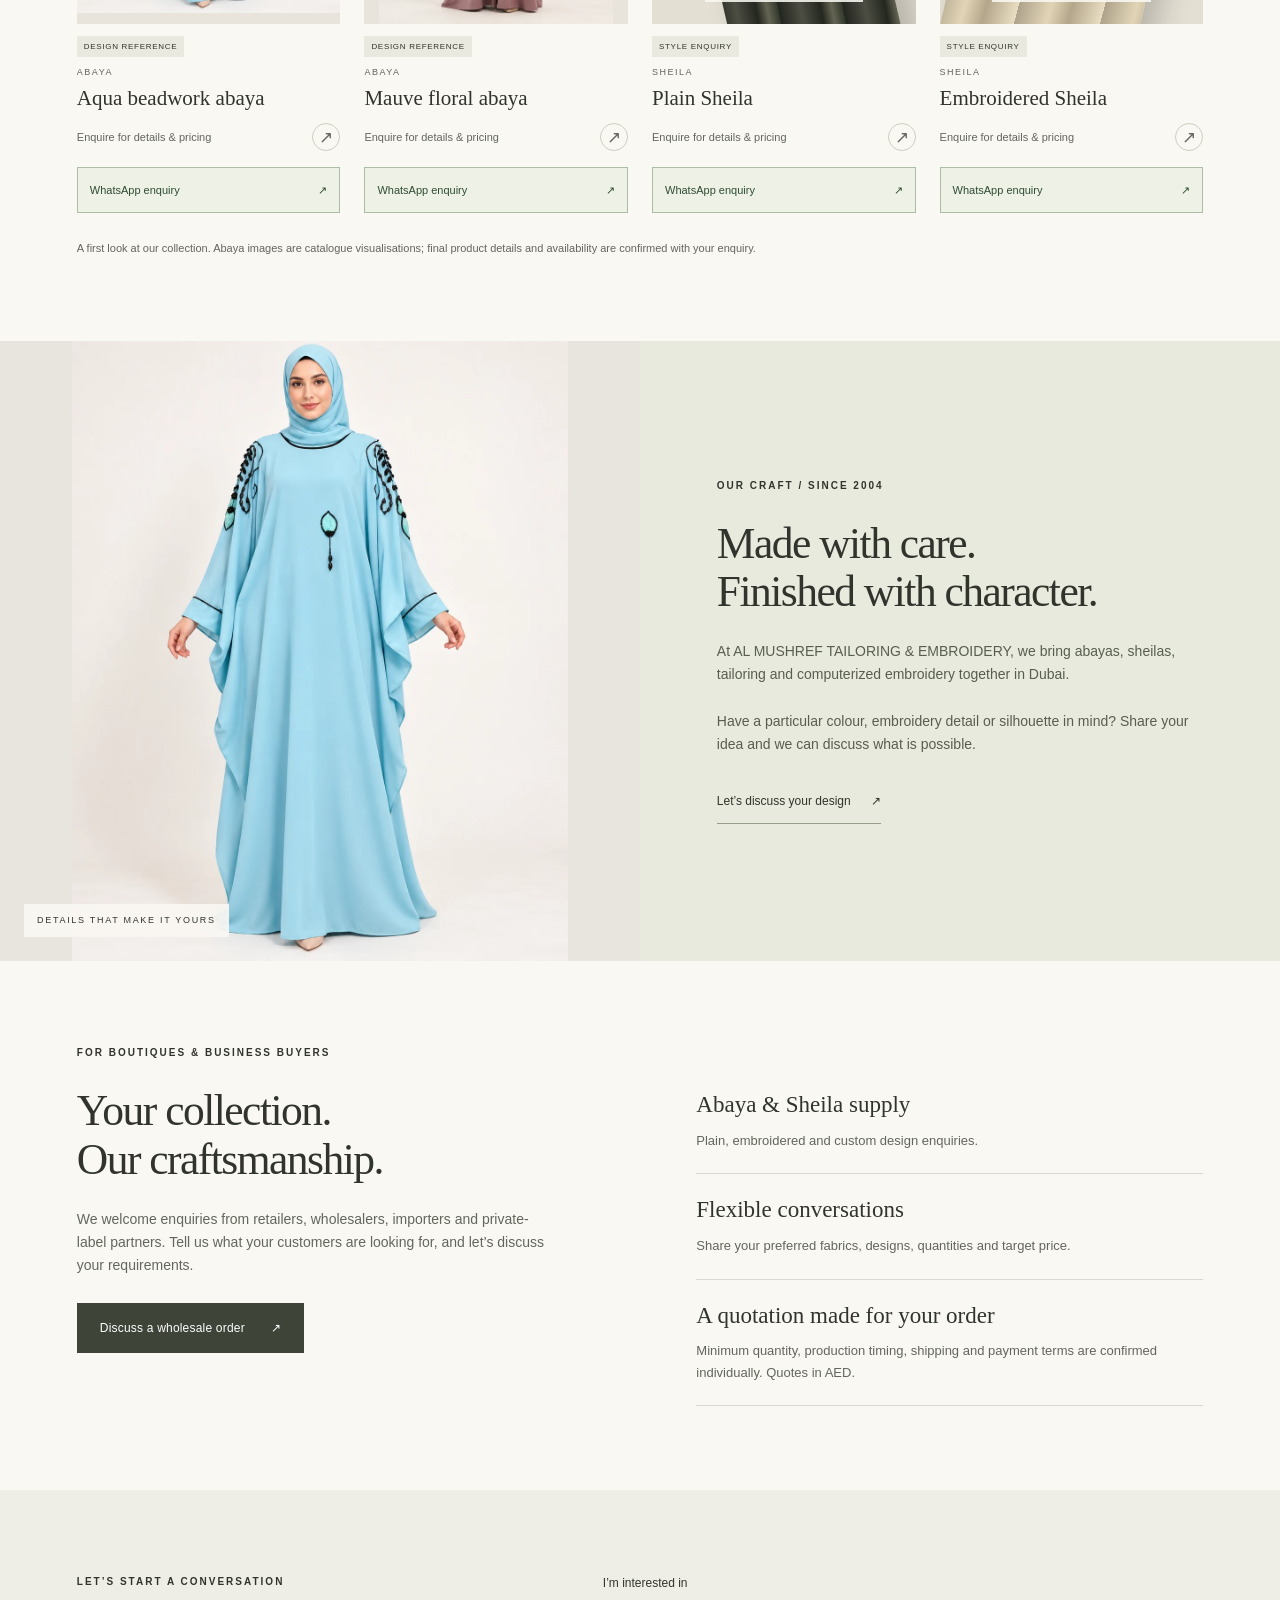
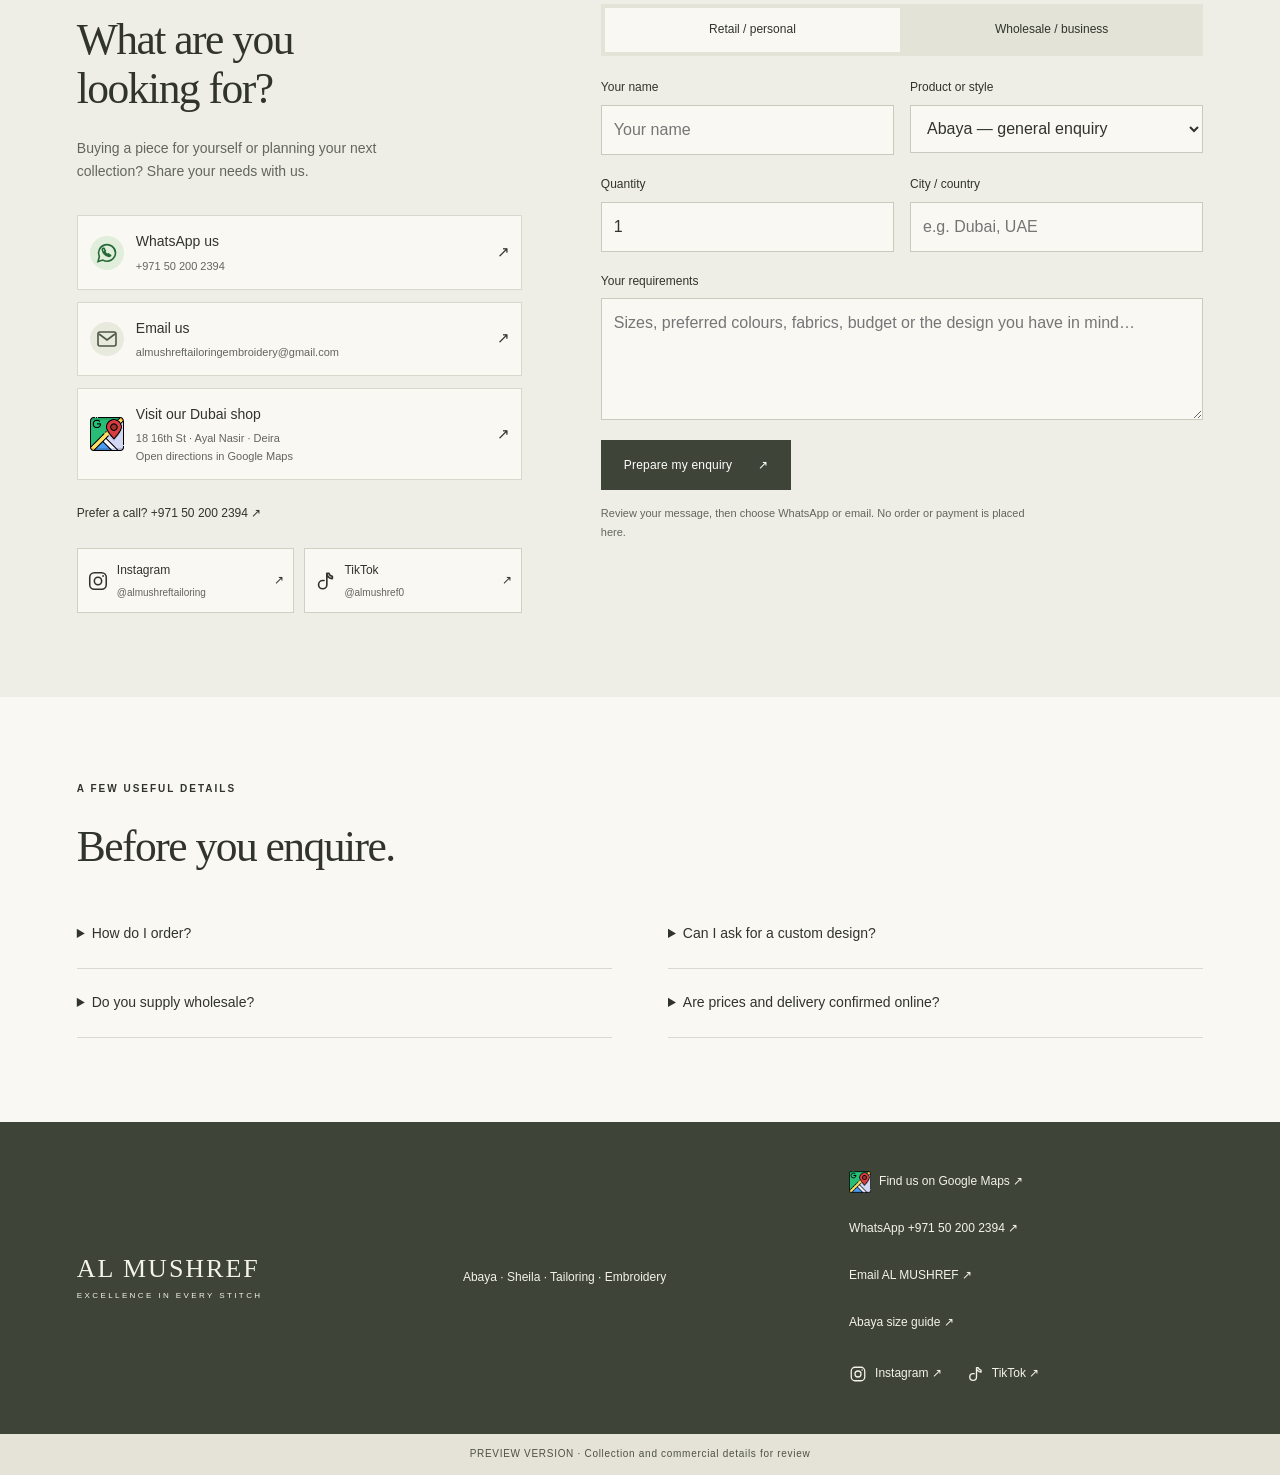
==== commit de56b41f: "Add files via upload" ====
--- a/index.html
+++ b/index.html
@@ -5,7 +5,7 @@
 <meta name="theme-color" content="#393c32"><meta name="description" content="Explore AL MUSHREF Abayas and Sheilas. Tailoring and embroidery in Dubai, with retail and wholesale enquiries.">
 <title>AL MUSHREF — Abaya & Sheila</title>
 <link rel="icon" href="data:image/svg+xml,%3Csvg xmlns='http://www.w3.org/2000/svg' viewBox='0 0 64 64'%3E%3Crect width='64' height='64' rx='12' fill='%23393c32'/%3E%3Ctext x='32' y='44' text-anchor='middle' font-family='Georgia' font-size='40' fill='%23f8f5ef'%3EM%3C/text%3E%3C/svg%3E">
-<link rel="stylesheet" href="style.css"><script src="app.js" defer></script>
+<link rel="stylesheet" href="style.css"><link rel="stylesheet" href="size-guide.css"><script src="app.js" defer></script>
 </head>
 <body>
 <a class="skip" href="#main">Skip to content</a>
@@ -13,7 +13,7 @@
 <header>
 <a class="brand" href="#" aria-label="AL MUSHREF home">AL MUSHREF<small>TAILORING & EMBROIDERY</small></a>
 <button class="menu-toggle" aria-expanded="false" aria-controls="navigation">Menu <span>☰</span></button>
-<nav id="navigation" aria-label="Main navigation"><a href="#collection">The collection</a><a href="#craft">Our craft</a><a href="#wholesale">Wholesale</a><a class="nav-contact" href="#enquire">Enquire <span>↗</span></a></nav>
+<nav id="navigation" aria-label="Main navigation"><a href="#collection">The collection</a><a href="#craft">Our craft</a><a href="#wholesale">Wholesale</a><a href="abaya-size-guide.html">Size guide</a><a class="nav-contact" href="#enquire">Enquire <span>↗</span></a></nav>
 </header>
 <main id="main">
 <section class="hero" aria-labelledby="hero-title">
@@ -25,6 +25,7 @@
 <section class="section collection" id="collection" aria-labelledby="collection-title">
 <div class="section-top"><div><p class="eyebrow">THE COLLECTION</p><h2 id="collection-title">Find your everyday elegance.</h2></div><p>Explore our design references and styles.<br>Tap WhatsApp to enquire about a piece.</p></div>
 <div class="filters" role="group" aria-label="Filter collection"><button class="selected" data-filter="all" aria-pressed="true">All styles <span>04</span></button><button data-filter="Abaya" aria-pressed="false">Abayas <span>02</span></button><button data-filter="Sheila" aria-pressed="false">Sheilas <span>02</span></button></div>
+<div class="collection-guide-link"><span>Choosing an Abaya length?</span><a class="text-link" href="abaya-size-guide.html">Open the Abaya size guide ↗</a></div>
 <div class="product-grid" id="product-grid" aria-live="polite"><p>Loading the collection…</p></div>
 <p class="collection-note">A first look at our collection. Abaya images are catalogue visualisations; final product details and availability are confirmed with your enquiry.</p>
 </section>
@@ -55,7 +56,7 @@
 </section>
 <section class="section faq" aria-labelledby="faq-title"><p class="eyebrow">A FEW USEFUL DETAILS</p><h2 id="faq-title">Before you enquire.</h2><div class="faq-grid"><details><summary>How do I order?</summary><p>Choose a style and prepare an enquiry. Our team will discuss availability, sizing, price, payment and delivery with you before an order is confirmed.</p></details><details><summary>Can I ask for a custom design?</summary><p>Yes. Tell us your preferred silhouette, fabric, colour and embroidery details. Feasibility, quantity and timing are confirmed after reviewing your requirements.</p></details><details><summary>Do you supply wholesale?</summary><p>We welcome retail shop, wholesale and importer enquiries. Share the products, quantity, destination and budget you have in mind for an individual quotation.</p></details><details><summary>Are prices and delivery confirmed online?</summary><p>Prices, stock, production lead time, delivery charges and any applicable taxes are confirmed in your quotation. This catalogue does not accept online payments.</p></details></div></section>
 </main>
-<footer><a class="brand" href="#">AL MUSHREF<small>EXCELLENCE IN EVERY STITCH</small></a><span>Abaya · Sheila · Tailoring · Embroidery</span><div class="footer-contact"><a href="https://maps.app.goo.gl/a2e1XceDzLxZxESE8" target="_blank" rel="noopener"><img src="assets/google-maps.png" alt="" width="22" height="22"> Find us on Google Maps ↗</a><a href="https://wa.me/971502002394" target="_blank" rel="noopener">WhatsApp +971 50 200 2394 ↗</a><a href="mailto:almushreftailoringembroidery@gmail.com">Email AL MUSHREF ↗</a><div class="footer-social-links"><a href="https://www.instagram.com/almushreftailoring" target="_blank" rel="noopener noreferrer" aria-label="Instagram @almushreftailoring"><svg viewBox="0 0 24 24" fill="none" stroke="currentColor" stroke-width="1.7" aria-hidden="true"><rect x="3" y="3" width="18" height="18" rx="5"/><circle cx="12" cy="12" r="4"/><circle cx="17.5" cy="6.5" r="1" fill="currentColor" stroke="none"/></svg>Instagram ↗</a><a href="https://www.tiktok.com/@almushref0" target="_blank" rel="noopener noreferrer" aria-label="TikTok @almushref0"><svg viewBox="0 0 24 24" fill="none" stroke="currentColor" stroke-width="1.8" stroke-linecap="round" stroke-linejoin="round" aria-hidden="true"><path d="M14 4v12a4.5 4.5 0 1 1-4.5-4.5H11M14 4c.6 3.6 2.5 5.2 6 5.5V6.8c-2.1-.3-3.2-1.3-3.7-3.3H14Z"/></svg>TikTok ↗</a></div></div></footer>
-<div class="review-note">PRIVATE FIRST VERSION · Collection and commercial details for review</div>
+<footer><a class="brand" href="#">AL MUSHREF<small>EXCELLENCE IN EVERY STITCH</small></a><span>Abaya · Sheila · Tailoring · Embroidery</span><div class="footer-contact"><a href="https://maps.app.goo.gl/a2e1XceDzLxZxESE8" target="_blank" rel="noopener"><img src="assets/google-maps.png" alt="" width="22" height="22"> Find us on Google Maps ↗</a><a href="https://wa.me/971502002394" target="_blank" rel="noopener">WhatsApp +971 50 200 2394 ↗</a><a href="mailto:almushreftailoringembroidery@gmail.com">Email AL MUSHREF ↗</a><a href="abaya-size-guide.html">Abaya size guide ↗</a><div class="footer-social-links"><a href="https://www.instagram.com/almushreftailoring" target="_blank" rel="noopener noreferrer" aria-label="Instagram @almushreftailoring"><svg viewBox="0 0 24 24" fill="none" stroke="currentColor" stroke-width="1.7" aria-hidden="true"><rect x="3" y="3" width="18" height="18" rx="5"/><circle cx="12" cy="12" r="4"/><circle cx="17.5" cy="6.5" r="1" fill="currentColor" stroke="none"/></svg>Instagram ↗</a><a href="https://www.tiktok.com/@almushref0" target="_blank" rel="noopener noreferrer" aria-label="TikTok @almushref0"><svg viewBox="0 0 24 24" fill="none" stroke="currentColor" stroke-width="1.8" stroke-linecap="round" stroke-linejoin="round" aria-hidden="true"><path d="M14 4v12a4.5 4.5 0 1 1-4.5-4.5H11M14 4c.6 3.6 2.5 5.2 6 5.5V6.8c-2.1-.3-3.2-1.3-3.7-3.3H14Z"/></svg>TikTok ↗</a></div></div></footer>
+<div class="review-note">PREVIEW VERSION · Collection and commercial details for review</div>
 <dialog id="product-dialog" aria-labelledby="dialog-title"><div class="dialog-toolbar"><button class="dialog-close" aria-label="Close product details">×</button></div><div id="dialog-content"></div></dialog>
 </body></html>
--- a/size-guide.css
+++ b/size-guide.css
@@ -0,0 +1,4 @@
+.guide-page{--guide-accent:#7b6941}.guide-wrap{width:100%;max-width:1100px;margin:auto;padding:52px var(--gutter) 64px;min-width:0}.guide-heading{margin-bottom:32px;max-width:700px}.guide-heading h1{font-size:clamp(42px,6vw,64px);letter-spacing:-.04em}.guide-heading h1 em{color:var(--guide-accent)}.guide-heading>p:not(.eyebrow){font-size:15px;color:var(--muted);margin-top:20px}.guide-top-actions{display:flex;flex-wrap:wrap;align-items:center;gap:12px 24px;margin-top:20px}.guide-print{background:none;border:1px solid var(--line);color:var(--ink);min-height:44px;padding:10px 16px;font-size:12px}.guide-section{min-width:0;margin-bottom:24px;padding:30px;background:#fff;border:1px solid var(--line);border-radius:12px}.guide-section h2{font-size:31px;letter-spacing:-.025em}.guide-sub{font-size:14px;color:var(--muted);margin:12px 0 22px}.guide-finder{display:grid;grid-template-columns:repeat(2,minmax(0,1fr));gap:16px}.guide-finder label{margin:0}.guide-finder>button{grid-column:1/-1;justify-content:center}.guide-error{grid-column:1/-1;color:#8a3123;font-size:13px;margin:0}.guide-result{padding:24px;margin-top:24px;text-align:center;border:1px solid #b9ad8d;background:#f5f2e9;border-radius:10px}.guide-result-label{font-size:10px;letter-spacing:1.6px;text-transform:uppercase}.guide-number{display:block;font:clamp(36px,8vw,56px)/1.15 Georgia,serif;color:var(--guide-accent);margin:10px 0}.guide-measurement{font-size:13px}.guide-result-note{max-width:580px;margin:16px auto;color:var(--muted);font-size:13px}.guide-result .text-link{text-decoration:underline;text-underline-offset:4px;justify-content:center;line-height:1.5}.guide-scroll{width:100%;overflow-x:auto;border:1px solid var(--line);border-radius:8px;overscroll-behavior-x:contain}.guide-table{width:100%;min-width:570px;border-collapse:collapse;font-size:13px}.guide-table caption{padding:14px;color:var(--muted);text-align:left;font-size:12px}.guide-table th,.guide-table td{padding:14px 12px;border-bottom:1px solid var(--line);text-align:center}.guide-table thead th{background:var(--olive);color:white;font-size:11px;font-weight:400;letter-spacing:.5px}.guide-table tbody th{font-size:16px}.guide-table tbody tr:nth-child(even){background:#f7f6f0}.guide-table tbody tr.size-highlight{background:#eee4cc}.guide-table tbody tr.size-highlight th{box-shadow:inset 4px 0 var(--guide-accent)}.guide-tip{font-size:12px;color:#6b603e;margin-top:16px}.guide-steps{display:grid;grid-template-columns:repeat(3,minmax(0,1fr));gap:14px}.guide-step{min-width:0;padding:18px;border:1px solid var(--line);border-radius:8px}.guide-step h3{font-size:21px;margin-bottom:10px;line-height:1.2}.guide-step p{font-size:13px;color:var(--muted)}.guide-step-number{display:grid;place-items:center;width:28px;height:28px;border-radius:50%;background:var(--guide-accent);color:white;font-size:12px;margin-bottom:14px}.guide-questions details p{padding-top:8px}.guide-cta{text-align:center}.guide-cta>p{font-size:14px;color:var(--muted);max-width:560px;margin:16px auto 24px}.guide-product{padding:12px 16px;background:#eeeede;border-left:3px solid var(--olive);font-size:13px;color:var(--ink)!important}.guide-size-link{min-height:44px;align-self:flex-start;gap:10px;text-decoration:underline;text-underline-offset:4px}.collection-guide-link{display:flex;align-items:center;justify-content:space-between;gap:16px;flex-wrap:wrap;margin:0 0 24px;padding:12px 16px;border:1px solid var(--line);background:#f0f0e7;font-size:12px}.collection-guide-link .text-link{font-size:12px}.guide-page .guide-wrap input,.guide-page .guide-wrap select{font-size:16px}.guide-table-hint{font-size:11px;color:var(--muted);margin-bottom:10px}.guide-page footer{margin-top:10px}
+@media(max-width:900px){.guide-wrap{padding-top:38px}.guide-steps{grid-template-columns:minmax(0,1fr)}.guide-step{padding:20px}.guide-step-number{float:left;margin:0 12px 10px 0}.guide-step h3{padding-top:2px}.guide-step p{clear:both}}
+@media(max-width:600px){.guide-wrap{padding:32px 20px 40px;padding-left:max(20px,env(safe-area-inset-left));padding-right:max(20px,env(safe-area-inset-right))}.guide-section{padding:22px 18px;margin-bottom:20px}.guide-section h2{font-size:27px}.guide-finder{grid-template-columns:minmax(0,1fr);gap:20px}.guide-heading h1{font-size:43px}.guide-heading>p:not(.eyebrow){font-size:14px}.guide-result{padding:20px 14px}.guide-table th,.guide-table td{padding:12px}.guide-result .text-link{font-size:12px}.guide-cta .button{width:100%;justify-content:center}.guide-top-actions{gap:8px 18px}.collection-guide-link{padding:12px 14px;gap:2px}.collection-guide-link>span{flex-basis:100%}.guide-table-hint{font-size:12px}}
+@media print{.guide-page>header,.guide-page>.announcement,.guide-page>footer,.guide-top-actions,.guide-finder-section,.guide-cta{display:none!important}.guide-page{background:white;color:black}.guide-wrap{max-width:none;padding:0}.guide-heading{margin:0 0 24px;max-width:none}.guide-heading h1{font-size:34px}.guide-section{border:0;border-radius:0;padding:8px 0;margin-bottom:16px;break-inside:avoid}.guide-section h2{font-size:23px}.guide-sub,.guide-tip{font-size:11px;margin:6px 0 12px}.guide-table{min-width:0;font-size:11px}.guide-scroll{overflow:visible;border:0}.guide-table-hint{display:none}.guide-steps{display:block}.guide-step{padding:8px;border:0}.guide-step h3{font-size:17px}.guide-step p{font-size:11px}.guide-step-number{display:none}.guide-questions details{display:block;padding:5px 0}.guide-questions details p{display:block;font-size:11px}.guide-questions summary{min-height:0;padding:5px 0;font-size:12px}}
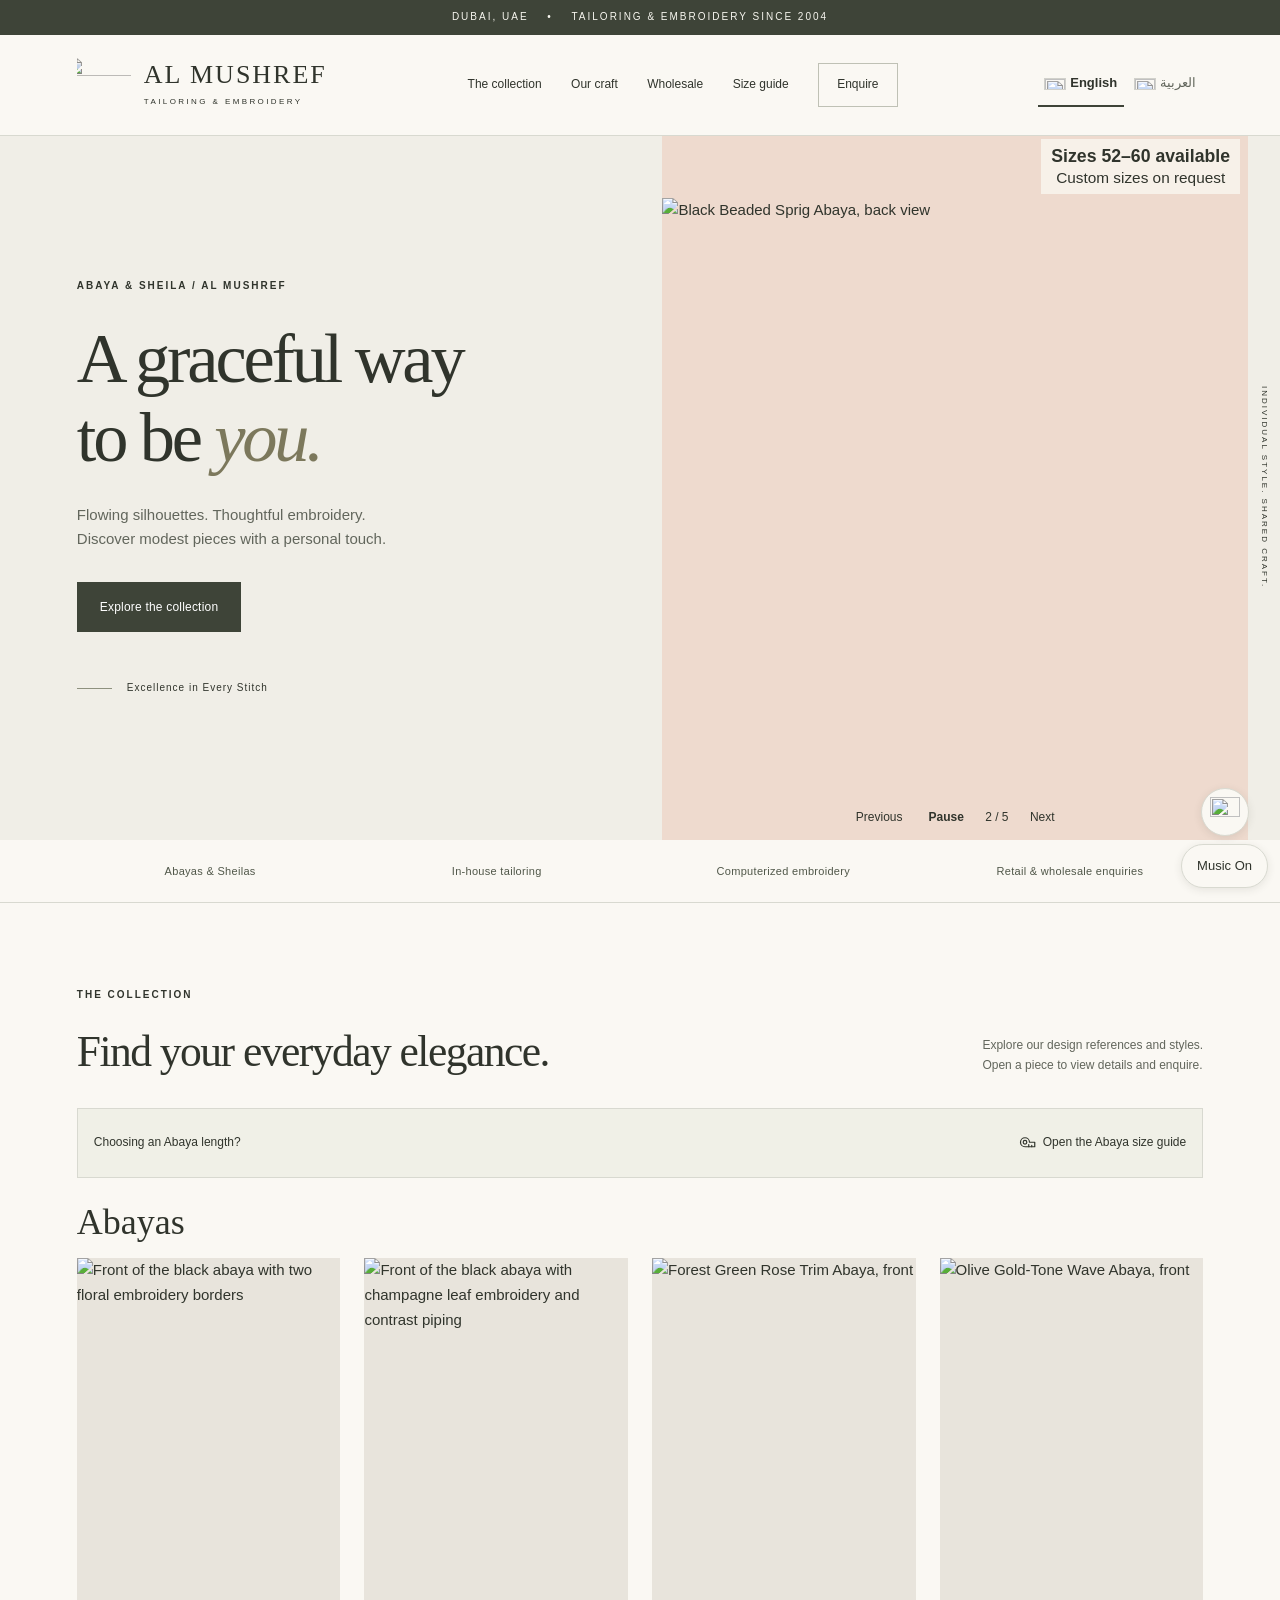
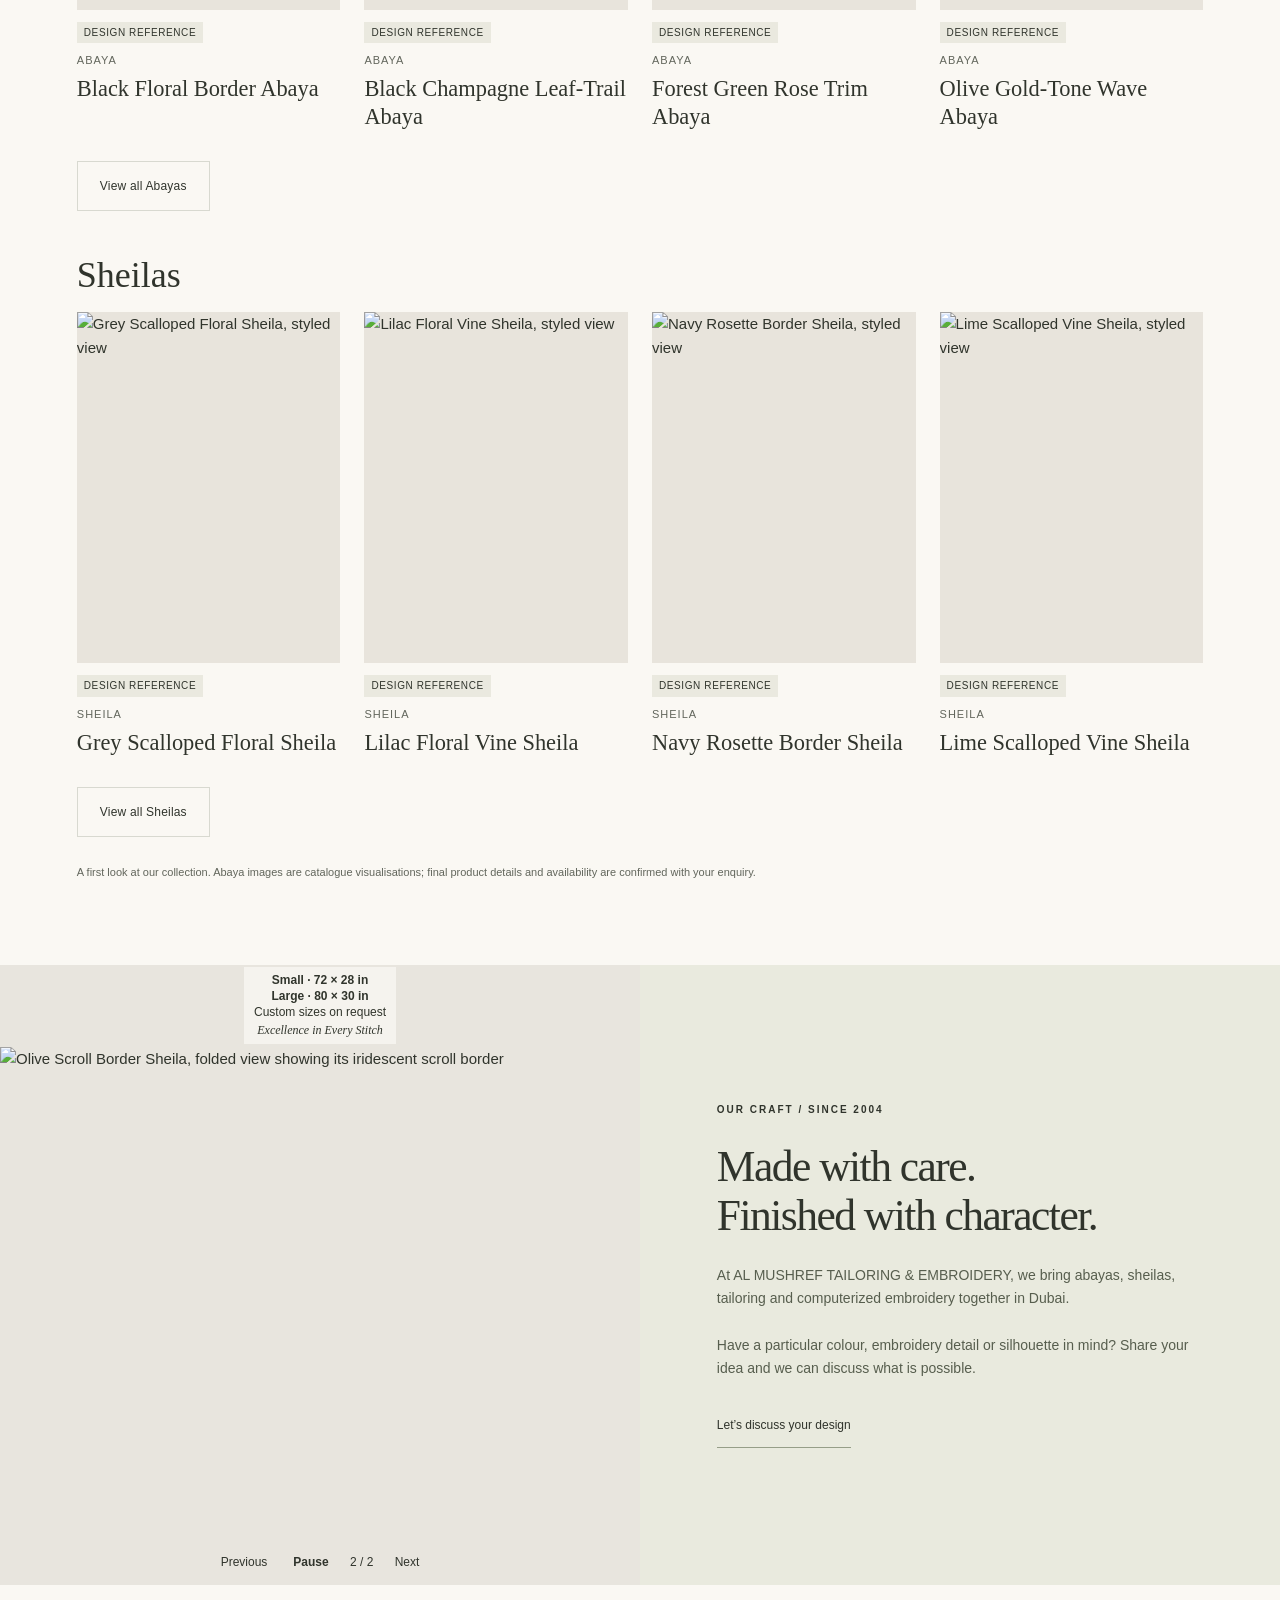
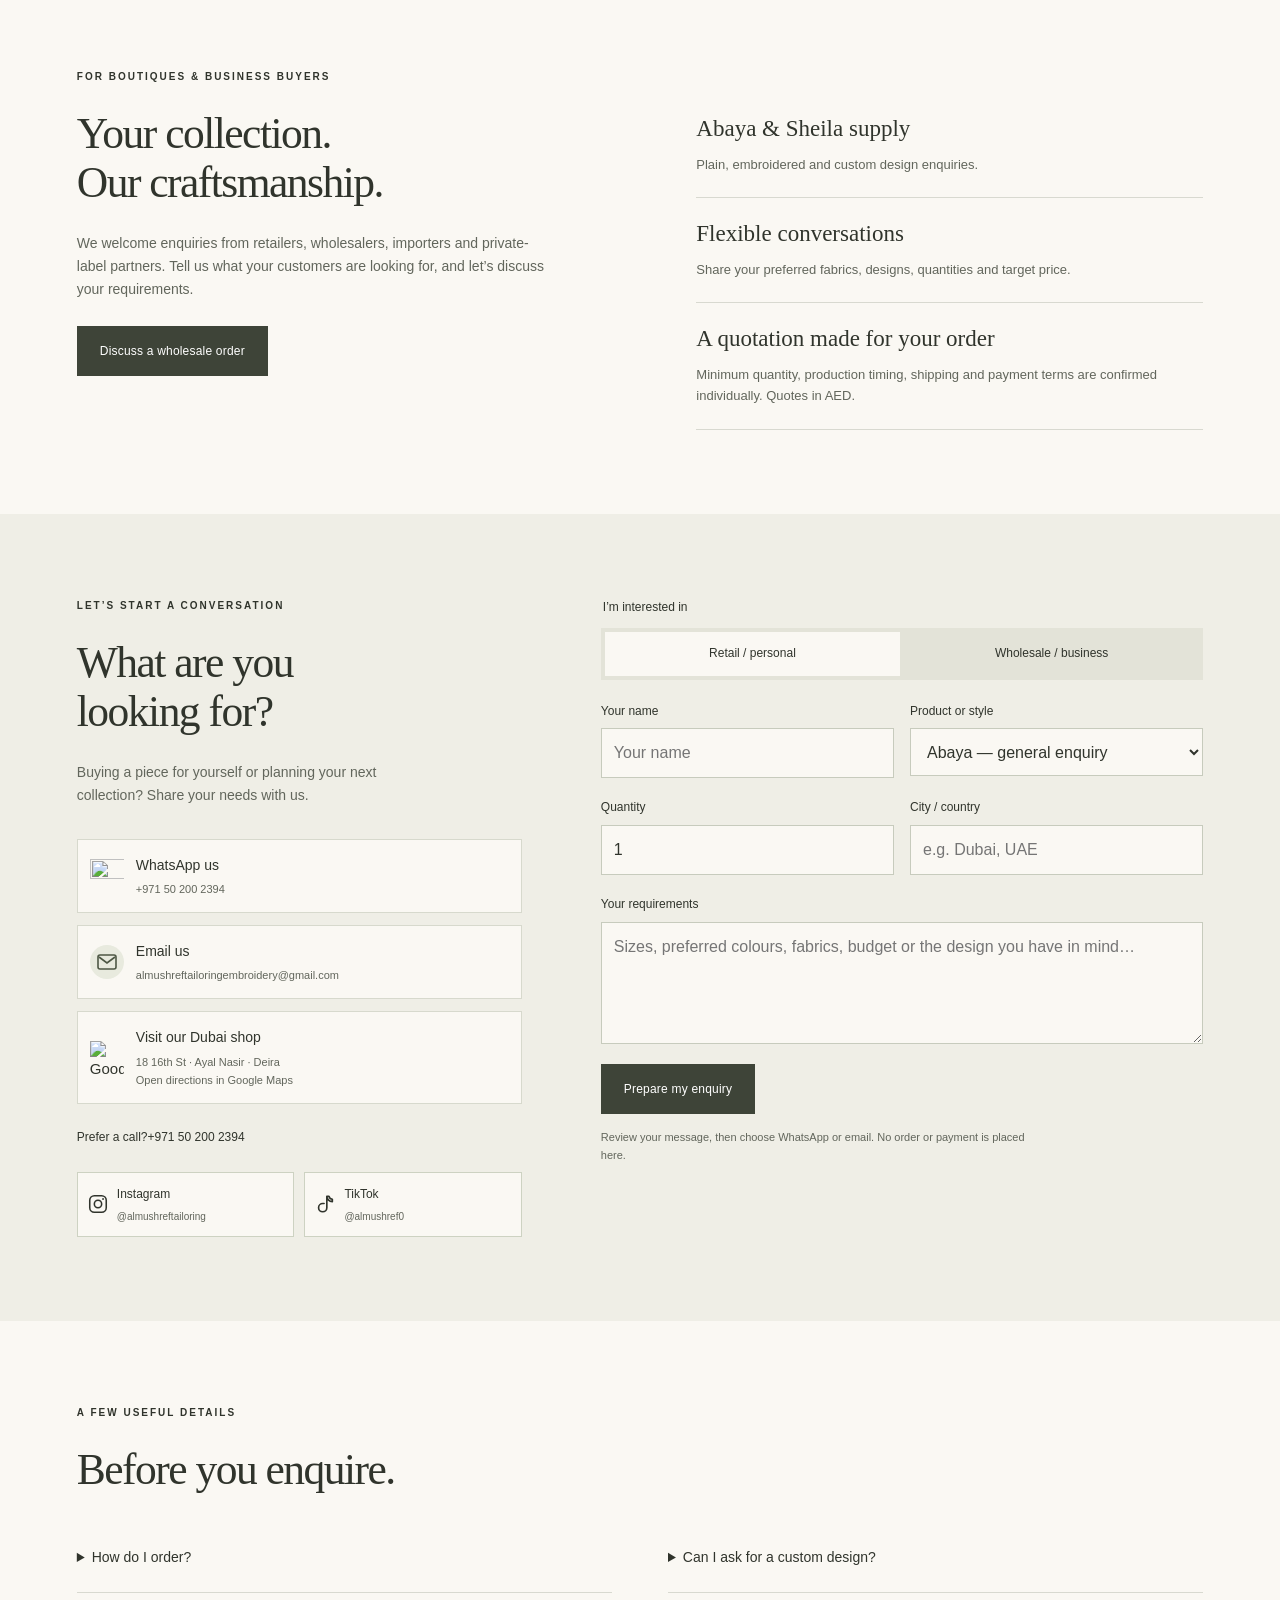
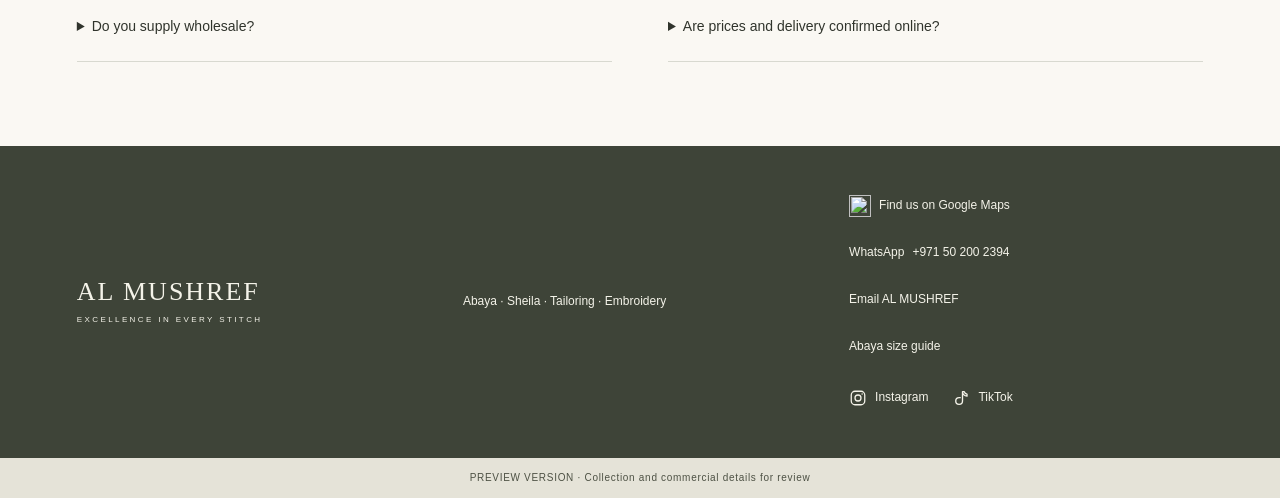
==== commit ef65d559: "Add files via upload" ====
--- a/index.html
+++ b/index.html
@@ -5,58 +5,105 @@
 <meta name="theme-color" content="#393c32"><meta name="description" content="Explore AL MUSHREF Abayas and Sheilas. Tailoring and embroidery in Dubai, with retail and wholesale enquiries.">
 <title>AL MUSHREF — Abaya & Sheila</title>
 <link rel="icon" href="data:image/svg+xml,%3Csvg xmlns='http://www.w3.org/2000/svg' viewBox='0 0 64 64'%3E%3Crect width='64' height='64' rx='12' fill='%23393c32'/%3E%3Ctext x='32' y='44' text-anchor='middle' font-family='Georgia' font-size='40' fill='%23f8f5ef'%3EM%3C/text%3E%3C/svg%3E">
-<link rel="stylesheet" href="style.css"><link rel="stylesheet" href="size-guide.css"><script src="app.js" defer></script>
+<link rel="stylesheet" href="style.css?v=19"><link rel="stylesheet" href="size-guide.css"><script src="locale.js?v=2" defer></script><script src="app.js?v=21" defer></script>
+<script src="music.js?v=5" defer></script>
 </head>
 <body>
 <a class="skip" href="#main">Skip to content</a>
 <div class="announcement">DUBAI, UAE <span>•</span> TAILORING & EMBROIDERY SINCE 2004</div>
 <header>
-<a class="brand" href="#" aria-label="AL MUSHREF home">AL MUSHREF<small>TAILORING & EMBROIDERY</small></a>
+<a class="brand" href="#" aria-label="AL MUSHREF home">
+  <span class="brand-emblem"><img src="assets/al-mushref-logo.png" alt="" width="1080" height="1080"></span>
+  <span>AL MUSHREF<small>TAILORING &amp; EMBROIDERY</small></span>
+</a>
 <button class="menu-toggle" aria-expanded="false" aria-controls="navigation">Menu <span>☰</span></button>
-<nav id="navigation" aria-label="Main navigation"><a href="#collection">The collection</a><a href="#craft">Our craft</a><a href="#wholesale">Wholesale</a><a href="abaya-size-guide.html">Size guide</a><a class="nav-contact" href="#enquire">Enquire <span>↗</span></a></nav>
+<nav id="navigation" aria-label="Main navigation"><a href="#collection">The collection</a><a href="#craft">Our craft</a><a href="#wholesale">Wholesale</a><a href="abaya-size-guide.html">Size guide</a><a class="nav-contact" href="#enquire">Enquire</a></nav>
+<div class="language-switch" role="group" aria-label="Language">
+  <a href="?lang=en" data-language="en" lang="en-GB" dir="ltr"><img src="assets/flag-gb.svg" alt="" width="20" height="10"> English</a>
+  <a href="?lang=ar" data-language="ar" lang="ar-AE" dir="ltr"><img src="assets/flag-ae.svg" alt="" width="20" height="10"> <span dir="rtl">العربية</span></a>
+</div>
 </header>
 <main id="main">
 <section class="hero" aria-labelledby="hero-title">
-<div class="hero-copy"><p class="eyebrow">ABAYA & SHEILA / AL MUSHREF</p><h1 id="hero-title">A graceful way<br>to be <em>you.</em></h1><p>Flowing silhouettes. Thoughtful embroidery.<br>Discover modest pieces with a personal touch.</p><a class="button dark" href="#collection">Explore the collection <span>↗</span></a><div class="hero-note"><span class="line"></span> Excellence in Every Stitch</div></div>
-<figure class="hero-photo"><img src="assets/mauve-abaya.webp" alt="Mauve abaya with white floral embroidery, shown full length" width="1024" height="1536" fetchpriority="high"><figcaption><span>THE EMBROIDERED EDIT</span><a href="#collection">Discover <span>↗</span></a></figcaption></figure>
+<div class="hero-copy"><p class="eyebrow">ABAYA & SHEILA / AL MUSHREF</p><h1 id="hero-title">A graceful way<br>to be <em>you.</em></h1><p>Flowing silhouettes. Thoughtful embroidery.<br>Discover modest pieces with a personal touch.</p><a class="button dark" href="#collection">Explore the collection</a><div class="hero-note"><span class="line"></span> Excellence in Every Stitch</div></div>
+<figure class="hero-photo featured-gallery" data-gallery-category="Abaya" aria-label="Abaya slideshow">
+  <div class="featured-photos" id="featured-photos">
+    <img src="assets/black-beaded-sprig-abaya-front.jpg" alt="Black Beaded Sprig Abaya, front" width="1122" height="1402" class="is-current" fetchpriority="high">
+    <div class="featured-caption" data-caption="name"><span class="featured-caption-text">Black Beaded Sprig Abaya</span></div>
+  </div>
+  <div class="featured-controls" role="group" aria-label="Featured photo controls" hidden>
+    <button type="button" data-featured-prev aria-controls="featured-photos" aria-label="Previous photo">Previous</button>
+    <button type="button" data-featured-pause>Pause</button>
+    <span class="featured-count" aria-hidden="true">1 / 5</span>
+    <button type="button" data-featured-next aria-controls="featured-photos" aria-label="Next photo">Next</button>
+    <span class="featured-status" role="status"></span>
+  </div>
+</figure>
 <div class="hero-side">INDIVIDUAL STYLE. SHARED CRAFT.</div>
 </section>
 <div class="values"><span>Abayas & Sheilas</span><span>In-house tailoring</span><span>Computerized embroidery</span><span>Retail & wholesale enquiries</span></div>
 <section class="section collection" id="collection" aria-labelledby="collection-title">
-<div class="section-top"><div><p class="eyebrow">THE COLLECTION</p><h2 id="collection-title">Find your everyday elegance.</h2></div><p>Explore our design references and styles.<br>Tap WhatsApp to enquire about a piece.</p></div>
-<div class="filters" role="group" aria-label="Filter collection"><button class="selected" data-filter="all" aria-pressed="true">All styles <span>04</span></button><button data-filter="Abaya" aria-pressed="false">Abayas <span>02</span></button><button data-filter="Sheila" aria-pressed="false">Sheilas <span>02</span></button></div>
-<div class="collection-guide-link"><span>Choosing an Abaya length?</span><a class="text-link" href="abaya-size-guide.html">Open the Abaya size guide ↗</a></div>
-<div class="product-grid" id="product-grid" aria-live="polite"><p>Loading the collection…</p></div>
+<div class="section-top"><div><p class="eyebrow">THE COLLECTION</p><h2 id="collection-title">Find your everyday elegance.</h2></div><p>Explore our design references and styles.<br>Open a piece to view details and enquire.</p></div>
+<div class="collection-guide-link"><span>Choosing an Abaya length?</span><a class="text-link" href="abaya-size-guide.html"><svg aria-hidden="true" focusable="false" width="18" height="18" viewBox="0 0 24 24" fill="none" stroke="currentColor" stroke-width="1.6" stroke-linecap="round" stroke-linejoin="round" style="vertical-align:middle;margin-inline-end:6px"><path d="M8 17h13v-6h-7a6 6 0 1 0-6 6Z"/><circle cx="8" cy="11" r="2.4"/><path d="M13 17v-3m4 3v-2"/></svg>Open the Abaya size guide</a></div>
+<section class="collection-preview" aria-labelledby="abaya-preview-title">
+  <h3 id="abaya-preview-title">Abayas</h3>
+  <div class="product-grid preview-grid" data-preview="Abaya"><p>Loading abayas…</p></div>
+  <a class="button collection-link" href="catalogue.html?category=abaya">View all Abayas</a>
+</section>
+<section class="collection-preview" aria-labelledby="sheila-preview-title">
+  <h3 id="sheila-preview-title">Sheilas</h3>
+  <div class="product-grid preview-grid" data-preview="Sheila"><p>Loading sheilas…</p></div>
+  <a class="button collection-link" href="catalogue.html?category=sheila">View all Sheilas</a>
+</section>
 <p class="collection-note">A first look at our collection. Abaya images are catalogue visualisations; final product details and availability are confirmed with your enquiry.</p>
 </section>
 <section class="craft" id="craft" aria-labelledby="craft-title">
-<div class="craft-image"><img src="assets/aqua-abaya.webp" alt="Aqua abaya showing contrasting black beadwork and flowing sleeves" width="1122" height="1402" loading="lazy"><span>DETAILS THAT MAKE IT YOURS</span></div>
-<div class="craft-copy"><p class="eyebrow">OUR CRAFT / SINCE 2004</p><h2 id="craft-title">Made with care.<br>Finished with character.</h2><p>At AL MUSHREF TAILORING & EMBROIDERY, we bring abayas, sheilas, tailoring and computerized embroidery together in Dubai.</p><p>Have a particular colour, embroidery detail or silhouette in mind? Share your idea and we can discuss what is possible.</p><a class="text-link" href="#enquire">Let’s discuss your design <span>↗</span></a></div>
+<figure class="craft-image featured-gallery" data-gallery-category="Sheila" aria-label="Sheila slideshow">
+  <div class="featured-photos" id="craft-featured-photos">
+    <img src="assets/olive-scroll-border-sheila-styled.jpg" alt="Olive Scroll Border Sheila, styled view" width="1122" height="1402" loading="lazy" class="is-current">
+    <div class="featured-caption" data-caption="name"><span class="featured-caption-text">Olive Scroll Border Sheila</span></div>
+  </div>
+  <div class="featured-controls" role="group" aria-label="Featured photo controls" hidden>
+    <button type="button" data-featured-prev aria-controls="craft-featured-photos" aria-label="Previous photo">Previous</button>
+    <button type="button" data-featured-pause>Pause</button>
+    <span class="featured-count" aria-hidden="true">1 / 2</span>
+    <button type="button" data-featured-next aria-controls="craft-featured-photos" aria-label="Next photo">Next</button>
+    <span class="featured-status" role="status"></span>
+  </div>
+</figure>
+<div class="craft-copy"><p class="eyebrow">OUR CRAFT / SINCE 2004</p><h2 id="craft-title">Made with care.<br>Finished with character.</h2><p>At AL MUSHREF TAILORING & EMBROIDERY, we bring abayas, sheilas, tailoring and computerized embroidery together in Dubai.</p><p>Have a particular colour, embroidery detail or silhouette in mind? Share your idea and we can discuss what is possible.</p><a class="text-link" href="#enquire">Let’s discuss your design</a></div>
 </section>
 <section class="section wholesale" id="wholesale" aria-labelledby="wholesale-title">
-<div><p class="eyebrow">FOR BOUTIQUES & BUSINESS BUYERS</p><h2 id="wholesale-title">Your collection.<br>Our craftsmanship.</h2><p>We welcome enquiries from retailers, wholesalers, importers and private-label partners. Tell us what your customers are looking for, and let’s discuss your requirements.</p><button class="button dark" id="wholesale-start">Discuss a wholesale order <span>↗</span></button></div>
+<div><p class="eyebrow">FOR BOUTIQUES & BUSINESS BUYERS</p><h2 id="wholesale-title">Your collection.<br>Our craftsmanship.</h2><p>We welcome enquiries from retailers, wholesalers, importers and private-label partners. Tell us what your customers are looking for, and let’s discuss your requirements.</p><button class="button dark" id="wholesale-start">Discuss a wholesale order</button></div>
 <dl><div><dt>Abaya & Sheila supply</dt><dd>Plain, embroidered and custom design enquiries.</dd></div><div><dt>Flexible conversations</dt><dd>Share your preferred fabrics, designs, quantities and target price.</dd></div><div><dt>A quotation made for your order</dt><dd>Minimum quantity, production timing, shipping and payment terms are confirmed individually. Quotes in AED.</dd></div></dl>
 </section>
 <section class="enquiry section" id="enquire" aria-labelledby="enquiry-title">
 <div class="enquiry-intro"><p class="eyebrow">LET’S START A CONVERSATION</p><h2 id="enquiry-title">What are you<br>looking for?</h2><p>Buying a piece for yourself or planning your next collection? Share your needs with us.</p><div class="contact">
-<a class="contact-item whatsapp-contact" href="https://wa.me/971502002394" target="_blank" rel="noopener" aria-label="WhatsApp AL MUSHREF on +971 50 200 2394"><span class="contact-icon" aria-hidden="true"><svg viewBox="0 0 24 24" fill="none" stroke="currentColor" stroke-width="1.6"><path d="M20.5 11.6a8.5 8.5 0 0 1-12.6 7.5L3 20.5l1.3-4.8A8.5 8.5 0 1 1 20.5 11.6Z"/><path d="M8.2 7.2c-.5 0-1 1-.8 2 .5 2.8 3.3 5.6 6.2 6.1 1 .2 2-.3 2-.9l-2.1-1.4-.9.7c-1.3-.6-2.4-1.7-3-3l.7-.9-1.3-2.6Z"/></svg></span><span><strong>WhatsApp us</strong><small>+971 50 200 2394</small></span><span aria-hidden="true">↗</span></a>
-<a class="contact-item" href="mailto:almushreftailoringembroidery@gmail.com"><span class="contact-icon" aria-hidden="true"><svg viewBox="0 0 24 24" fill="none" stroke="currentColor" stroke-width="1.6"><rect x="3" y="5" width="18" height="14" rx="2"/><path d="m4 7 8 6 8-6"/></svg></span><span><strong>Email us</strong><small>almushreftailoringembroidery@gmail.com</small></span><span aria-hidden="true">↗</span></a>
-<a class="contact-item maps-contact" href="https://maps.app.goo.gl/a2e1XceDzLxZxESE8" target="_blank" rel="noopener"><img src="assets/google-maps.png" alt="Google Maps" width="36" height="36"><span><strong>Visit our Dubai shop</strong><small>18 16th St · Ayal Nasir · Deira<br>Open directions in Google Maps</small></span><span aria-hidden="true">↗</span></a>
-<a class="call-link" href="tel:+971502002394">Prefer a call? +971 50 200 2394 ↗</a>
-<div class="social-links" aria-label="Follow AL MUSHREF"><a href="https://www.instagram.com/almushreftailoring" target="_blank" rel="noopener noreferrer" aria-label="Instagram @almushreftailoring"><svg viewBox="0 0 24 24" fill="none" stroke="currentColor" stroke-width="1.7" aria-hidden="true"><rect x="3" y="3" width="18" height="18" rx="5"/><circle cx="12" cy="12" r="4"/><circle cx="17.5" cy="6.5" r="1" fill="currentColor" stroke="none"/></svg><span>Instagram<small>@almushreftailoring</small></span><span aria-hidden="true">↗</span></a><a href="https://www.tiktok.com/@almushref0" target="_blank" rel="noopener noreferrer" aria-label="TikTok @almushref0"><svg viewBox="0 0 24 24" fill="none" stroke="currentColor" stroke-width="1.8" stroke-linecap="round" stroke-linejoin="round" aria-hidden="true"><path d="M14 4v12a4.5 4.5 0 1 1-4.5-4.5H11M14 4c.6 3.6 2.5 5.2 6 5.5V6.8c-2.1-.3-3.2-1.3-3.7-3.3H14Z"/></svg><span>TikTok<small>@almushref0</small></span><span aria-hidden="true">↗</span></a></div>
+<a class="contact-item whatsapp-contact" href="https://wa.me/971502002394" aria-label="WhatsApp AL MUSHREF on +971 50 200 2394"><img src="assets/whatsapp-logo.svg" alt="" width="36" height="36"><span><strong>WhatsApp us</strong><small><bdi dir="ltr">+971 50 200 2394</bdi></small></span></a>
+<a class="contact-item" href="mailto:almushreftailoringembroidery@gmail.com"><span class="contact-icon" aria-hidden="true"><svg viewBox="0 0 24 24" fill="none" stroke="currentColor" stroke-width="1.6"><rect x="3" y="5" width="18" height="14" rx="2"/><path d="m4 7 8 6 8-6"/></svg></span><span><strong>Email us</strong><small><bdi dir="ltr">almushreftailoringembroidery@gmail.com</bdi></small></span></a>
+<a class="contact-item maps-contact" href="https://maps.app.goo.gl/a2e1XceDzLxZxESE8"><img src="assets/google-maps.png" alt="Google Maps" width="36" height="36"><span><strong>Visit our Dubai shop</strong><small>18 16th St · Ayal Nasir · Deira<br>Open directions in Google Maps</small></span></a>
+<a class="call-link" href="tel:+971502002394">Prefer a call? <bdi dir="ltr">+971 50 200 2394</bdi></a>
+<div class="social-links" aria-label="Follow AL MUSHREF"><a href="https://www.instagram.com/almushreftailoring" aria-label="Instagram @almushreftailoring"><svg viewBox="0 0 24 24" fill="none" stroke="currentColor" stroke-width="1.7" aria-hidden="true"><rect x="3" y="3" width="18" height="18" rx="5"/><circle cx="12" cy="12" r="4"/><circle cx="17.5" cy="6.5" r="1" fill="currentColor" stroke="none"/></svg><span>Instagram<small><bdi dir="ltr">@almushreftailoring</bdi></small></span></a><a href="https://www.tiktok.com/@almushref0" aria-label="TikTok @almushref0"><svg viewBox="0 0 24 24" fill="none" stroke="currentColor" stroke-width="1.8" stroke-linecap="round" stroke-linejoin="round" aria-hidden="true"><path d="M14 4v12a4.5 4.5 0 1 1-4.5-4.5H11M14 4c.6 3.6 2.5 5.2 6 5.5V6.8c-2.1-.3-3.2-1.3-3.7-3.3H14Z"/></svg><span>TikTok<small><bdi dir="ltr">@almushref0</bdi></small></span></a></div>
 </div></div>
 <form id="enquiry-form">
 <fieldset><legend>I’m interested in</legend><div class="mode-switch"><label><input type="radio" name="mode" value="Retail" checked><span>Retail / personal</span></label><label><input type="radio" name="mode" value="Wholesale"><span>Wholesale / business</span></label></div></fieldset>
-<div class="field-row"><label>Your name <input name="customer" autocomplete="name" maxlength="100" placeholder="Your name" required></label><label>Product or style <select name="style" id="style"><option>Abaya — general enquiry</option><option>Custom tailoring / embroidery</option><option>Mixed Abaya & Sheila collection</option></select></label></div>
+<div class="field-row"><label>Your name <input name="customer" autocomplete="name" maxlength="100" placeholder="Your name" required></label><label>Product or style <select name="style" id="style"><option value="Abaya — general enquiry">Abaya — general enquiry</option><option value="Custom tailoring / embroidery">Custom tailoring / embroidery</option><option value="Mixed Abaya & Sheila collection">Mixed Abaya & Sheila collection</option></select></label></div>
 <div class="field-row"><label>Quantity <input name="quantity" type="number" min="1" max="100000" value="1" required inputmode="numeric"></label><label>City / country <input name="destination" autocomplete="address-level2" placeholder="e.g. Dubai, UAE" maxlength="120" required></label></div>
 <label>Your requirements <textarea name="details" rows="4" maxlength="3000" placeholder="Sizes, preferred colours, fabrics, budget or the design you have in mind…"></textarea></label>
-<button class="button dark" type="submit">Prepare my enquiry <span>↗</span></button><p class="form-note">Review your message, then choose WhatsApp or email. No order or payment is placed here.</p>
-<div id="enquiry-result" hidden aria-live="polite"><h3>Your enquiry is ready</h3><pre id="message-preview"></pre><div class="result-actions"><a class="button dark" id="whatsapp-link" target="_blank" rel="noopener">Open WhatsApp ↗</a><a class="text-link" id="email-link">Open email ↗</a><button id="copy-message" type="button" class="text-link">Copy message</button></div><p>You can edit the message before sending.</p></div>
+<button class="button dark" type="submit">Prepare my enquiry</button><p class="form-note">Review your message, then choose WhatsApp or email. No order or payment is placed here.</p>
+<div id="enquiry-result" hidden aria-live="polite"><h3>Your enquiry is ready</h3><pre id="message-preview"></pre><div class="result-actions"><a class="button dark" id="whatsapp-link"><img class="wa-icon" src="assets/whatsapp-logo.svg" width="18" height="18" alt=""> Enquire on WhatsApp</a><a class="text-link" id="email-link">Open email</a><button id="copy-message" type="button" class="text-link">Copy message</button></div><p>You can edit the message before sending.</p></div>
 </form>
 </section>
 <section class="section faq" aria-labelledby="faq-title"><p class="eyebrow">A FEW USEFUL DETAILS</p><h2 id="faq-title">Before you enquire.</h2><div class="faq-grid"><details><summary>How do I order?</summary><p>Choose a style and prepare an enquiry. Our team will discuss availability, sizing, price, payment and delivery with you before an order is confirmed.</p></details><details><summary>Can I ask for a custom design?</summary><p>Yes. Tell us your preferred silhouette, fabric, colour and embroidery details. Feasibility, quantity and timing are confirmed after reviewing your requirements.</p></details><details><summary>Do you supply wholesale?</summary><p>We welcome retail shop, wholesale and importer enquiries. Share the products, quantity, destination and budget you have in mind for an individual quotation.</p></details><details><summary>Are prices and delivery confirmed online?</summary><p>Prices, stock, production lead time, delivery charges and any applicable taxes are confirmed in your quotation. This catalogue does not accept online payments.</p></details></div></section>
 </main>
-<footer><a class="brand" href="#">AL MUSHREF<small>EXCELLENCE IN EVERY STITCH</small></a><span>Abaya · Sheila · Tailoring · Embroidery</span><div class="footer-contact"><a href="https://maps.app.goo.gl/a2e1XceDzLxZxESE8" target="_blank" rel="noopener"><img src="assets/google-maps.png" alt="" width="22" height="22"> Find us on Google Maps ↗</a><a href="https://wa.me/971502002394" target="_blank" rel="noopener">WhatsApp +971 50 200 2394 ↗</a><a href="mailto:almushreftailoringembroidery@gmail.com">Email AL MUSHREF ↗</a><a href="abaya-size-guide.html">Abaya size guide ↗</a><div class="footer-social-links"><a href="https://www.instagram.com/almushreftailoring" target="_blank" rel="noopener noreferrer" aria-label="Instagram @almushreftailoring"><svg viewBox="0 0 24 24" fill="none" stroke="currentColor" stroke-width="1.7" aria-hidden="true"><rect x="3" y="3" width="18" height="18" rx="5"/><circle cx="12" cy="12" r="4"/><circle cx="17.5" cy="6.5" r="1" fill="currentColor" stroke="none"/></svg>Instagram ↗</a><a href="https://www.tiktok.com/@almushref0" target="_blank" rel="noopener noreferrer" aria-label="TikTok @almushref0"><svg viewBox="0 0 24 24" fill="none" stroke="currentColor" stroke-width="1.8" stroke-linecap="round" stroke-linejoin="round" aria-hidden="true"><path d="M14 4v12a4.5 4.5 0 1 1-4.5-4.5H11M14 4c.6 3.6 2.5 5.2 6 5.5V6.8c-2.1-.3-3.2-1.3-3.7-3.3H14Z"/></svg>TikTok ↗</a></div></div></footer>
+<footer><a class="brand" href="#">AL MUSHREF<small>EXCELLENCE IN EVERY STITCH</small></a><span>Abaya · Sheila · Tailoring · Embroidery</span><div class="footer-contact"><a href="https://maps.app.goo.gl/a2e1XceDzLxZxESE8"><img src="assets/google-maps.png" alt="" width="22" height="22"> Find us on Google Maps</a><a href="https://wa.me/971502002394">WhatsApp <bdi dir="ltr">+971 50 200 2394</bdi></a><a href="mailto:almushreftailoringembroidery@gmail.com">Email AL MUSHREF</a><a href="abaya-size-guide.html">Abaya size guide</a><div class="footer-social-links"><a href="https://www.instagram.com/almushreftailoring" aria-label="Instagram @almushreftailoring"><svg viewBox="0 0 24 24" fill="none" stroke="currentColor" stroke-width="1.7" aria-hidden="true"><rect x="3" y="3" width="18" height="18" rx="5"/><circle cx="12" cy="12" r="4"/><circle cx="17.5" cy="6.5" r="1" fill="currentColor" stroke="none"/></svg>Instagram</a><a href="https://www.tiktok.com/@almushref0" aria-label="TikTok @almushref0"><svg viewBox="0 0 24 24" fill="none" stroke="currentColor" stroke-width="1.8" stroke-linecap="round" stroke-linejoin="round" aria-hidden="true"><path d="M14 4v12a4.5 4.5 0 1 1-4.5-4.5H11M14 4c.6 3.6 2.5 5.2 6 5.5V6.8c-2.1-.3-3.2-1.3-3.7-3.3H14Z"/></svg>TikTok</a></div></div></footer>
 <div class="review-note">PREVIEW VERSION · Collection and commercial details for review</div>
 <dialog id="product-dialog" aria-labelledby="dialog-title"><div class="dialog-toolbar"><button class="dialog-close" aria-label="Close product details">×</button></div><div id="dialog-content"></div></dialog>
+<audio id="background-sound" src="assets/al-mushref-ambient.mp3" preload="none" loop playsinline></audio>
+<div class="floating-actions">
+  <a class="floating-whatsapp" href="https://wa.me/971502002394" aria-label="Chat with Al Mushref on WhatsApp">
+    <img src="assets/whatsapp-logo.svg" width="30" height="30" alt="">
+  </a>
+  <button class="sound-toggle" id="sound-toggle" type="button" aria-label="Background music" aria-pressed="false" hidden>Music On</button>
+</div>
 </body></html>
--- a/style.css
+++ b/style.css
@@ -1,20 +1,358 @@
 :root{--ink:#30342c;--olive:#3e4438;--paper:#faf8f3;--muted:#62665c;--line:#d8d9d0;--sand:#ece9df;--accent:#797655;--gutter:clamp(20px,6vw,96px)}
-*{box-sizing:border-box}html{scroll-behavior:smooth;scroll-padding-top:100px;-webkit-text-size-adjust:100%;text-size-adjust:100%}body{margin:0;min-width:0;background:var(--paper);color:var(--ink);font:15px/1.65 Arial,Helvetica,sans-serif}button,input,select,textarea{font:inherit}button,a,input,select,textarea{-webkit-tap-highlight-color:transparent}button{cursor:pointer;-webkit-appearance:none;appearance:none}a{color:inherit;text-decoration:none}img{display:block;max-width:100%;height:auto}svg{display:block;flex-shrink:0}h1,h2,h3,p{margin:0}h1,h2,h3{font-family:Georgia,'Times New Roman',serif;font-weight:400;line-height:1.12}h1{font-size:clamp(54px,5.5vw,88px);letter-spacing:-.045em}h2{font-size:clamp(32px,3.4vw,50px);letter-spacing:-.035em}h3{font-size:24px}p,dd,small{overflow-wrap:break-word}button:focus-visible,a:focus-visible,input:focus-visible,select:focus-visible,textarea:focus-visible,summary:focus-visible{outline:3px solid #9c7740;outline-offset:4px}[hidden]{display:none!important}.skip{position:absolute;left:12px;top:-100px;background:white;padding:12px;z-index:20}.skip:focus{top:8px}.announcement{background:var(--olive);color:#f7f6ef;text-align:center;font-size:10px;letter-spacing:2px;padding:9px 18px}.announcement span{padding:0 14px}
+*{box-sizing:border-box}html{scroll-behavior:smooth;scroll-padding-top:calc(var(--site-header-height, 86px) + 14px);-webkit-text-size-adjust:100%;text-size-adjust:100%}body{margin:0;min-width:0;background:var(--paper);color:var(--ink);font:15px/1.65 Arial,Helvetica,sans-serif}button,input,select,textarea{font:inherit}button,a,input,select,textarea{-webkit-tap-highlight-color:transparent}button{cursor:pointer;-webkit-appearance:none;appearance:none}a{color:inherit;text-decoration:none}img{display:block;max-width:100%;height:auto}svg{display:block;flex-shrink:0}h1,h2,h3,p{margin:0}h1,h2,h3{font-family:Georgia,'Times New Roman',serif;font-weight:400;line-height:1.12}h1{font-size:clamp(54px,5.5vw,88px);letter-spacing:-.045em}h2{font-size:clamp(32px,3.4vw,50px);letter-spacing:-.035em}h3{font-size:24px}p,dd,small{overflow-wrap:break-word}button:focus-visible,a:focus-visible,input:focus-visible,select:focus-visible,textarea:focus-visible,summary:focus-visible{outline:3px solid #9c7740;outline-offset:4px}[hidden]{display:none!important}.skip{position:absolute;left:12px;top:-100px;background:white;padding:12px;z-index:20}.skip:focus{top:8px}.announcement{background:var(--olive);color:#f7f6ef;text-align:center;font-size:10px;letter-spacing:2px;padding:9px 18px}.announcement span{padding:0 14px}
 header{position:sticky;top:0;z-index:5;display:flex;align-items:center;justify-content:space-between;gap:24px;padding:18px var(--gutter);background:#faf8f3f5;border-bottom:1px solid var(--line)}.brand{display:inline-block;flex-shrink:0;font:26px/1.1 Georgia,serif;letter-spacing:2px;white-space:nowrap;padding:5px 0}.brand small{display:block;font:8px/1.5 Arial,sans-serif;letter-spacing:2.4px;margin-top:7px}nav{display:flex;align-items:center;gap:clamp(18px,2.3vw,32px);font-size:12px}nav a{display:flex;align-items:center;min-height:44px}.nav-contact{border:1px solid #bfc1b5;padding:9px 18px;gap:24px}.menu-toggle{display:none;align-items:center;gap:9px;min-width:60px;min-height:44px;padding:8px 0;background:none;border:0;color:var(--ink);font-size:12px}.menu-toggle span{font-size:18px}
 .hero{max-width:1800px;margin:auto;display:grid;grid-template-columns:minmax(0,1fr) minmax(0,1fr) 32px;padding-left:var(--gutter);background:#f0eee7;position:relative}.hero-copy{min-width:0;align-self:center;padding:64px 32px 64px 0}.eyebrow{font-size:10px;letter-spacing:2px;font-weight:600;margin-bottom:24px}h1 em{color:#7c785c}.hero-copy>p:not(.eyebrow){margin-top:26px;color:var(--muted);font-size:15px}.button{display:inline-flex;align-items:center;justify-content:space-between;gap:26px;min-height:50px;max-width:100%;padding:13px 22px;border:1px solid transparent;font-size:12px;line-height:1.5;letter-spacing:.2px;text-align:center}.dark{background:var(--olive);color:white}.hero-copy .button{margin-top:30px}.hero-note{display:flex;align-items:center;gap:15px;margin-top:48px;font-size:10px;letter-spacing:1px}.line{width:35px;height:1px;flex-shrink:0;background:#8e917f}.hero-photo{margin:0;min-width:0;height:clamp(580px,55vw,780px);position:relative;background:#e8e2d9;overflow:hidden}.hero-photo>img{width:100%;height:100%;object-fit:contain;object-position:center center;padding-bottom:58px}.hero-photo figcaption{position:absolute;bottom:18px;left:20px;right:20px;display:flex;align-items:center;justify-content:space-between;gap:12px;padding:8px 16px;background:#faf8f3eb;font-size:9px;letter-spacing:1px}.hero-photo figcaption>a{display:flex;align-items:center;gap:15px;min-height:36px;font-size:12px;letter-spacing:0}.hero-side{writing-mode:vertical-rl;font-size:8px;letter-spacing:2px;justify-self:center;align-self:center}.values{display:grid;grid-template-columns:repeat(4,minmax(0,1fr));align-items:center;gap:20px;padding:22px var(--gutter);border-bottom:1px solid var(--line);font-size:11px;color:#505749;letter-spacing:.3px}.values span{text-align:center;min-width:0}.section{width:100%;max-width:1600px;margin:auto;padding:84px var(--gutter)}.section-top{display:flex;align-items:flex-end;justify-content:space-between;gap:32px;margin-bottom:32px}.section-top>div{min-width:0}.section-top>p{flex-shrink:0;max-width:270px;color:var(--muted);font-size:12px}.filters{display:flex;flex-wrap:wrap;gap:24px;margin-bottom:28px;border-bottom:1px solid var(--line)}.filters button{min-height:48px;border:0;border-bottom:2px solid transparent;padding:12px 0;background:none;color:var(--muted);font-size:12px}.filters button span{padding-left:6px;font-size:9px}.filters .selected{border-color:var(--ink);color:var(--ink)}
-.product-grid{display:grid;grid-template-columns:repeat(4,minmax(0,1fr));gap:30px 24px}.product-card{min-width:0;display:flex;flex-direction:column}.product-card>button{display:flex;flex:1;flex-direction:column;align-items:flex-start;min-width:0;width:100%;padding:0;background:none;border:0;color:var(--ink);text-align:left}.product-picture{width:100%;position:relative;aspect-ratio:3/4;background:#e8e4dc;overflow:hidden;flex-shrink:0}.product-picture img{width:100%;height:100%;object-fit:contain;transition:transform .25s}.card-label{position:absolute;top:12px;left:10px;max-width:calc(100% - 20px);padding:4px 7px;background:#faf8f3e8;font-size:8px;letter-spacing:.8px}.product-card .category{font-size:9px;letter-spacing:1.5px;margin:16px 0 6px;color:var(--muted)}.product-card h3{font-size:21px;line-height:1.2;margin-bottom:12px;overflow-wrap:anywhere}.card-bottom{display:flex;align-items:center;justify-content:space-between;gap:10px;width:100%;margin-top:auto;font-size:11px;color:var(--muted)}.card-bottom>span:first-child{min-width:0}.card-arrow{display:grid;place-items:center;flex-shrink:0;width:28px;height:28px;border:1px solid #cccec1;border-radius:50%;font-size:17px}.quick-contact{display:flex;align-items:center;justify-content:space-between;gap:10px;min-height:46px;padding:10px 12px;margin-top:16px;border:1px solid #aebba6;background:#edf1e6;color:#304c32;font-size:11px;line-height:1.5}.collection-note{font-size:11px;line-height:1.65;color:var(--muted);margin-top:26px}.fabric{height:100%;position:relative;display:flex;align-items:flex-end;justify-content:center;padding:22px;background:#e4dfd3;isolation:isolate;overflow:hidden}.fabric:before{content:'';position:absolute;inset:10% 18% -15%;transform:rotate(-13deg);background:repeating-linear-gradient(92deg,#22241f 0%,#4c4e43 12%,#24271f 23%,#646454 29%,#30372a 35%);box-shadow:15px 10px 30px #0003;z-index:-1;border-radius:50% 0 0 0}.fabric.emb:before{background:repeating-linear-gradient(92deg,#aea38b 0%,#e2d5b7 15%,#b4a68a 25%,#e9dec3 40%);inset:8% 13% -15%;transform:rotate(13deg)}.fabric:after{content:'SHEILA';position:absolute;top:44%;left:0;right:0;text-align:center;font:25px Georgia,serif;letter-spacing:6px;color:white}.fabric.emb:after{content:'✽  ✽  ✽';font-size:37px;letter-spacing:7px;color:#725c3f;top:57%;transform:rotate(13deg)}.fabric span{background:#faf8f3df;font-size:8px;letter-spacing:.8px;padding:4px 7px;text-align:center}
+.product-grid{display:grid;grid-template-columns:repeat(4,minmax(0,1fr));gap:30px 24px}.product-card{min-width:0;display:flex;flex-direction:column}.product-card>button{display:flex;flex:1;flex-direction:column;align-items:flex-start;min-width:0;width:100%;padding:0;background:none;border:0;color:var(--ink);text-align:left}.product-picture{width:100%;position:relative;aspect-ratio:3/4;background:#e8e4dc;overflow:hidden;flex-shrink:0}.product-picture img{width:100%;height:100%;object-fit:contain;transition:transform .25s}.card-label{position:absolute;top:12px;left:10px;max-width:calc(100% - 20px);padding:4px 7px;background:#faf8f3e8;font-size:8px;letter-spacing:.8px}.product-card .category{font-size:11px;letter-spacing:1px;margin:16px 0 6px;color:var(--muted)}.product-card h3{font-size:clamp(18px, 16px + .5vw, 23px);line-height:1.25;margin-bottom:12px;overflow-wrap:anywhere}.card-bottom{display:flex;align-items:center;justify-content:space-between;gap:10px;width:100%;margin-top:auto;font-size:11px;color:var(--muted)}.card-bottom>span:first-child{min-width:0}.collection-note{font-size:11px;line-height:1.65;color:var(--muted);margin-top:26px}.fabric{height:100%;position:relative;display:flex;align-items:flex-end;justify-content:center;padding:22px;background:#e4dfd3;isolation:isolate;overflow:hidden}.fabric:before{content:'';position:absolute;inset:10% 18% -15%;transform:rotate(-13deg);background:repeating-linear-gradient(92deg,#22241f 0%,#4c4e43 12%,#24271f 23%,#646454 29%,#30372a 35%);box-shadow:15px 10px 30px #0003;z-index:-1;border-radius:50% 0 0 0}.fabric.emb:before{background:repeating-linear-gradient(92deg,#aea38b 0%,#e2d5b7 15%,#b4a68a 25%,#e9dec3 40%);inset:8% 13% -15%;transform:rotate(13deg)}.fabric:after{content:'SHEILA';position:absolute;top:44%;left:0;right:0;text-align:center;font:25px Georgia,serif;letter-spacing:6px;color:white}.fabric.emb:after{content:'✽  ✽  ✽';font-size:37px;letter-spacing:7px;color:#725c3f;top:57%;transform:rotate(13deg)}.fabric span{background:#faf8f3df;font-size:8px;letter-spacing:.8px;padding:4px 7px;text-align:center}
 .craft{display:grid;grid-template-columns:repeat(2,minmax(0,1fr));background:#e9eade;max-width:1600px;margin:auto}.craft-image{position:relative;height:620px;min-width:0;overflow:hidden}.craft-image img{width:100%;height:100%;object-fit:contain;background:#e8e5de}.craft-image>span{position:absolute;left:24px;bottom:24px;max-width:calc(100% - 48px);padding:9px 13px;background:#faf8f3e8;font-size:9px;letter-spacing:1.7px}.craft-copy{min-width:0;padding:60px 12%;align-self:center}.craft-copy p:not(.eyebrow){font-size:14px;color:#575e4e;margin-top:24px}.text-link{display:inline-flex;align-items:center;min-height:44px;padding:4px 0;border:0;background:none;font-size:12px;color:inherit}.text-link span{margin-left:20px}.craft-copy .text-link{margin-top:24px;border-bottom:1px solid #969e88}.wholesale{display:grid;grid-template-columns:repeat(2,minmax(0,1fr));gap:10%}.wholesale>div{min-width:0}.wholesale>div>p:not(.eyebrow){max-width:480px;font-size:14px;color:var(--muted);margin:25px 0}.wholesale dl{min-width:0;margin:24px 0 0}.wholesale dl div{padding:22px 0;border-bottom:1px solid var(--line)}dt{font:23px/1.25 Georgia,serif}dd{font-size:13px;color:var(--muted);margin:10px 0 0}
-.enquiry{display:grid;grid-template-columns:minmax(0,.85fr) minmax(0,1.15fr);align-items:start;gap:7%;background:#efeee6}.enquiry-intro{min-width:0}.enquiry-intro>p:not(.eyebrow){margin-top:25px;font-size:14px;color:var(--muted);max-width:360px}.contact{display:grid;gap:12px;margin-top:32px;min-width:0}.contact-item{display:grid;grid-template-columns:34px minmax(0,1fr) 12px;align-items:center;gap:12px;padding:14px 12px;border:1px solid #d7d9cd;background:var(--paper);min-height:70px;min-width:0}.contact-item strong{display:block;font-size:14px;font-weight:500}.contact-item small{display:block;margin-top:3px;color:var(--muted);font-size:11px;line-height:1.65;overflow-wrap:anywhere}.contact-icon{display:grid;place-items:center;width:34px;height:34px;border-radius:50%;background:#e8eade;color:#4d5744}.contact-icon svg{width:24px;height:24px}.whatsapp-contact .contact-icon{background:#e0eedb;color:#246936}.maps-contact>img{width:34px;height:34px;object-fit:contain}.call-link{display:inline-flex;align-items:center;min-height:44px;font-size:12px}.social-links{display:grid;grid-template-columns:repeat(2,minmax(0,1fr));gap:10px}.social-links>a{display:grid;grid-template-columns:22px minmax(0,1fr) 10px;align-items:center;gap:8px;min-height:64px;padding:12px 9px;border:1px solid #cdd2c2;background:var(--paper);font-size:12px}.social-links svg{width:22px;height:22px}.social-links small{display:block;font-size:10px;line-height:1.5;overflow-wrap:anywhere;margin-top:4px;color:var(--muted)}
+.enquiry{display:grid;grid-template-columns:minmax(0,.85fr) minmax(0,1.15fr);align-items:start;gap:7%;background:#efeee6}.enquiry-intro{min-width:0}.enquiry-intro>p:not(.eyebrow){margin-top:25px;font-size:14px;color:var(--muted);max-width:360px}.contact{display:grid;gap:12px;margin-top:32px;min-width:0}.contact-item{display:grid;grid-template-columns:34px minmax(0,1fr);align-items:center;gap:12px;padding:14px 12px;border:1px solid #d7d9cd;background:var(--paper);min-height:70px;min-width:0}.contact-item strong{display:block;font-size:14px;font-weight:500}.contact-item small{display:block;margin-top:3px;color:var(--muted);font-size:11px;line-height:1.65;overflow-wrap:anywhere}.contact-icon{display:grid;place-items:center;width:34px;height:34px;border-radius:50%;background:#e8eade;color:#4d5744}.contact-icon svg{width:24px;height:24px}.whatsapp-contact .contact-icon{background:#e0eedb;color:#246936}.maps-contact>img{width:34px;height:34px;object-fit:contain}.call-link{display:inline-flex;align-items:center;min-height:44px;font-size:12px}.social-links{display:grid;grid-template-columns:repeat(2,minmax(0,1fr));gap:10px}.social-links>a{display:grid;grid-template-columns:22px minmax(0,1fr);align-items:center;gap:8px;min-height:64px;padding:12px 9px;border:1px solid #cdd2c2;background:var(--paper);font-size:12px}.social-links svg{width:22px;height:22px}.social-links small{display:block;font-size:10px;line-height:1.5;overflow-wrap:anywhere;margin-top:4px;color:var(--muted)}
 form,fieldset,.field-row,form label{min-width:0}fieldset{margin:0 0 22px;padding:0;border:0;min-inline-size:0}legend{font-size:12px;margin-bottom:10px}.mode-switch{display:flex;gap:4px;padding:4px;background:#e3e3d8}.mode-switch label{flex:1;margin:0;position:relative}.mode-switch input{position:absolute;opacity:0;width:1px;height:1px}.mode-switch span{display:flex;align-items:center;justify-content:center;min-height:44px;padding:8px 10px;text-align:center;font-size:12px}.mode-switch input:checked+span{background:var(--paper)}.mode-switch input:focus-visible+span{outline:3px solid #9c7740}form label{display:block;margin-bottom:20px;font-size:12px}input:not([type=radio]),select,textarea{display:block;width:100%;max-width:100%;min-width:0;min-height:48px;margin-top:7px;padding:12px;background:var(--paper);border:1px solid #c7cbbd;border-radius:0;color:var(--ink);font-size:16px;line-height:1.5}textarea{resize:vertical}.field-row{display:grid;grid-template-columns:repeat(2,minmax(0,1fr));gap:16px}.form-note{max-width:440px;margin-top:14px;font-size:11px;color:var(--muted)}#enquiry-result{min-width:0;padding:24px;margin-top:26px;background:var(--paper);border:1px solid #b9bda9}#enquiry-result h3{font-size:25px}#message-preview{margin:18px 0;white-space:pre-wrap;overflow-wrap:anywhere;word-break:break-word;font:13px/1.8 Arial,sans-serif}.result-actions{display:flex;align-items:center;flex-wrap:wrap;gap:12px 20px}#enquiry-result>p{font-size:11px;margin-top:12px;color:var(--muted)}.faq-grid{display:grid;grid-template-columns:repeat(2,minmax(0,1fr));gap:0 56px;margin-top:30px}details{min-width:0;padding:12px 0;border-bottom:1px solid var(--line)}summary{cursor:pointer;min-height:44px;padding:10px 14px 10px 0;font-size:14px}details p{font-size:13px;color:var(--muted);padding:12px 0 8px}
 footer{display:grid;grid-template-columns:minmax(0,1fr) minmax(0,1fr) minmax(0,1fr);align-items:center;gap:32px;padding:38px var(--gutter);background:var(--olive);color:#f4f3e9}footer>span{font-size:12px}.footer-contact{min-width:0;display:grid;gap:3px;font-size:12px}.footer-contact a{display:flex;align-items:center;gap:8px;min-height:44px;overflow-wrap:anywhere}.footer-contact img{width:22px;height:22px;object-fit:contain}.footer-social-links{display:flex;flex-wrap:wrap;gap:8px 24px;margin-top:4px}.footer-social-links svg{width:18px;height:18px}.review-note{padding:12px var(--gutter);background:#e5e3d8;color:#4d5144;text-align:center;font-size:10px;letter-spacing:.7px;overflow-wrap:anywhere}
-dialog{padding:0;border:0;background:var(--paper);color:var(--ink);width:calc(100% - 32px);max-width:900px;max-height:90vh;max-height:90dvh;margin:auto;overflow:auto;overscroll-behavior:contain}dialog::backdrop{background:#141a14aa}.dialog-toolbar{position:sticky;top:0;height:0;z-index:3}.dialog-close{position:absolute;right:12px;top:12px;display:grid;place-items:center;width:44px;height:44px;padding:0;border:1px solid #c5c9bb;border-radius:50%;background:var(--paper);color:var(--ink);font-size:28px;line-height:1}.dialog-layout{display:grid;grid-template-columns:repeat(2,minmax(0,1fr))}.dialog-visual{position:relative;aspect-ratio:3/4;min-width:0;align-self:center;background:#e8e4dc}.dialog-visual img{position:absolute;inset:0;width:100%;height:100%;object-fit:contain}.dialog-visual .fabric{position:absolute;inset:0}.dialog-copy{min-width:0;padding:64px 30px 34px;align-self:center}.dialog-copy h2{font-size:34px;overflow-wrap:anywhere}.dialog-copy p:not(.eyebrow){font-size:14px;margin:20px 0;color:var(--muted)}.dialog-copy small{display:block;font-size:11px;color:var(--muted);margin-top:18px}.dialog-actions{display:grid;gap:10px;margin-top:24px}.dialog-actions .button{justify-content:center;gap:12px}.customise-enquiry{background:none;border-color:#aeb4a2;color:var(--ink)}.product-price{margin:14px 0;font-size:13px;line-height:1.7}.price-line{display:block}.product-code{font:11px/1.6 Arial,sans-serif;letter-spacing:1px;margin-top:12px;overflow-wrap:anywhere}.empty-collection{grid-column:1/-1;font-size:14px;color:var(--muted);padding:25px 0}body.modal-open{overflow:hidden}
-@media(hover:hover){nav a:hover,.text-link:hover,.footer-contact a:hover{text-decoration:underline;text-underline-offset:5px}.dark:hover{background:#272f24}.product-card>button:hover img{transform:scale(1.02)}.quick-contact:hover{background:#dfe9d7;border-color:#6e8a61}.contact-item:hover,.social-links>a:hover{border-color:#808e71;background:#e8eddf}.customise-enquiry:hover{background:#e8ecdf}}
+dialog{padding:0;border:0;background:var(--paper);color:var(--ink);width:calc(100% - 32px);max-width:900px;max-height:90vh;max-height:90dvh;margin:auto;overflow:auto;overscroll-behavior:contain}dialog::backdrop{background:#141a14aa}.dialog-toolbar{position:sticky;top:0;height:0;z-index:3}.dialog-close{position:absolute;right:12px;top:12px;display:grid;place-items:center;width:44px;height:44px;padding:0;border:1px solid #c5c9bb;border-radius:50%;background:var(--paper);color:var(--ink);font-size:28px;line-height:1}.dialog-layout{display:grid;grid-template-columns:repeat(2,minmax(0,1fr))}.dialog-visual{position:relative;aspect-ratio:3/4;min-width:0;align-self:center;background:#e8e4dc}.dialog-visual img{position:absolute;inset:0;width:100%;height:100%;object-fit:contain}.dialog-visual .fabric{position:absolute;inset:0}.dialog-copy{min-width:0;padding:64px 30px 34px;align-self:center}.dialog-copy h2{font-size:34px;overflow-wrap:anywhere}.dialog-copy p:not(.eyebrow){font-size:16px;line-height:1.6;margin:20px 0;color:var(--muted)}.dialog-copy small{display:block;font-size:13px;line-height:1.5;color:var(--muted);margin-top:18px}.dialog-actions{display:grid;gap:10px;margin-top:24px}.dialog-actions .button{justify-content:center;gap:12px}.customise-enquiry{background:none;border-color:#aeb4a2;color:var(--ink)}.product-price{margin:14px 0;font-size:13px;line-height:1.7}.price-line{display:block}.product-code{font:11px/1.6 Arial,sans-serif;letter-spacing:1px;margin-top:12px;overflow-wrap:anywhere}.empty-collection{grid-column:1/-1;font-size:14px;color:var(--muted);padding:25px 0}body.modal-open{overflow:hidden}
+@media(hover:hover){nav a:hover,.text-link:hover,.footer-contact a:hover{text-decoration:underline;text-underline-offset:5px}.dark:hover{background:#272f24}.product-card>button:hover img{transform:scale(1.02)}.contact-item:hover,.social-links>a:hover{border-color:#808e71;background:#e8eddf}.customise-enquiry:hover{background:#e8ecdf}}
 @media(max-width:1100px){:root{--gutter:5vw}.section{padding-top:64px;padding-bottom:64px}.hero-copy{padding:48px 26px 48px 0}h1{font-size:clamp(48px,5.4vw,62px)}.hero-note{margin-top:34px}.hero-photo{height:640px}.product-grid{grid-template-columns:repeat(2,minmax(0,1fr));gap:36px 24px}.section-top{align-items:flex-start}.section-top>p{max-width:225px}.craft-copy{padding:48px 9%}.craft-image{height:560px}.wholesale{gap:7%}footer{grid-template-columns:minmax(0,1fr) minmax(0,1fr)}footer>.brand{grid-column:1;grid-row:1}footer>span{grid-column:1;grid-row:2}.footer-contact{grid-column:2;grid-row:1/3}}
-@media(max-width:900px){html{scroll-padding-top:90px}header{gap:18px;padding-top:14px;padding-bottom:14px}.menu-toggle{display:flex}nav{display:none;position:absolute;top:100%;left:0;right:0;padding:12px var(--gutter) 20px;background:var(--paper);border-bottom:1px solid var(--line);box-shadow:0 10px 15px #0001}nav.open{display:grid;gap:0}nav a{min-height:48px;padding:10px 0}.nav-contact{border:0;gap:15px}.hero{grid-template-columns:minmax(0,1fr) minmax(0,1fr);padding-right:var(--gutter)}.hero-side{display:none}.hero-copy{padding-right:22px}h1{font-size:clamp(44px,6vw,54px)}.hero-photo{height:570px}.hero-photo figcaption{left:10px;right:10px;padding:7px 10px;letter-spacing:.5px;font-size:8px}.hero-photo figcaption>a{font-size:11px;gap:8px}.hero-copy>p:not(.eyebrow){font-size:14px}.hero-copy>p br{display:none}.hero-copy .button{gap:14px;padding-inline:18px}.values{grid-template-columns:repeat(2,minmax(0,1fr));gap:14px 22px}.values span{text-align:left}.section-top{display:block}.section-top>p{max-width:none;margin-top:20px}.section-top>p br{display:none}.craft{grid-template-columns:minmax(0,1fr) minmax(0,1fr)}.craft-copy{padding:40px 8%}.craft-copy h2{font-size:34px}.craft-image{height:560px}.craft-image>span{left:16px;right:16px;max-width:none;font-size:8px;letter-spacing:.8px}.wholesale,.enquiry{grid-template-columns:minmax(0,1fr);gap:36px}.wholesale dl{margin-top:0}.wholesale>div>p:not(.eyebrow){max-width:680px}.enquiry-intro>p:not(.eyebrow){max-width:560px}.contact{max-width:600px}.faq-grid{gap:0 30px}}
-@media(max-width:600px){:root{--gutter:20px}.announcement{font-size:8px;letter-spacing:1px;padding:8px 16px}.announcement span{padding:0 6px}header{padding-left:20px;padding-right:20px;padding-left:max(20px,env(safe-area-inset-left));padding-right:max(20px,env(safe-area-inset-right))}.brand{font-size:22px;letter-spacing:1.7px}.brand small{font-size:7px;letter-spacing:1.8px}.hero{grid-template-columns:minmax(0,1fr);padding:0}.hero-copy{padding:42px var(--gutter) 38px}h1{font-size:clamp(42px,11.5vw,64px);letter-spacing:-.045em}.hero .eyebrow{font-size:9px;margin-bottom:20px}.hero-copy>p:not(.eyebrow){margin-top:22px;font-size:14px}.hero-copy .button{margin-top:24px;gap:28px}.hero-note{margin-top:28px;font-size:9px}.hero-photo{height:auto;aspect-ratio:4/5;max-height:680px}.hero-photo>img{padding-bottom:60px}.hero-photo figcaption{left:20px;right:20px;bottom:14px;padding:7px 12px;font-size:9px}.hero-photo figcaption>a{font-size:12px}.values{padding-top:20px;padding-bottom:20px;gap:12px 16px;font-size:10px}.values span{display:flex;align-items:flex-start;gap:7px}.values span:before{content:'✦';color:#7b806b;font-size:8px}.section{padding-top:48px;padding-bottom:48px;padding-left:20px;padding-right:20px;padding-left:max(20px,env(safe-area-inset-left));padding-right:max(20px,env(safe-area-inset-right))}.eyebrow{font-size:9px;margin-bottom:18px}h2{font-size:clamp(32px,8.8vw,42px)}.product-grid{gap:28px 14px}.product-card h3{font-size:19px}.card-label{top:8px;left:7px;max-width:calc(100% - 14px);padding:3px 5px;font-size:7px;letter-spacing:.4px}.product-card .category{font-size:8px;letter-spacing:1px;margin-top:13px}.card-bottom{font-size:10px;gap:6px;line-height:1.5}.card-arrow{width:25px;height:25px}.quick-contact{font-size:11px;padding:10px;gap:5px;margin-top:14px}.filters{gap:22px;margin-bottom:24px}.fabric{padding:13px}.fabric:after{font-size:18px;letter-spacing:3px}.fabric.emb:after{font-size:25px}.fabric span{font-size:7px;letter-spacing:.3px;padding:3px 5px}.collection-note{font-size:10px}.craft{grid-template-columns:minmax(0,1fr)}.craft-image{height:auto;aspect-ratio:4/5;max-height:580px}.craft-image>span{left:20px;right:auto;max-width:calc(100% - 40px);bottom:20px;font-size:8px}.craft-copy{padding:44px var(--gutter)}.craft-copy h2{font-size:37px}.craft-copy p:not(.eyebrow){font-size:14px}.contact{margin-top:28px}.contact-item{gap:11px}.social-links>a{padding:12px 10px;gap:7px}.social-links small{font-size:10px}.field-row{gap:14px}.enquiry{gap:32px}form>.button{width:100%;justify-content:center;gap:25px}.faq-grid{grid-template-columns:minmax(0,1fr);margin-top:22px}summary{font-size:14px}.result-actions .button{width:100%;justify-content:center}.result-actions{gap:8px 20px}#enquiry-result{padding:20px}footer{grid-template-columns:minmax(0,1fr);gap:22px;padding:34px var(--gutter);padding-bottom:calc(34px + env(safe-area-inset-bottom,0px))}footer>.brand,footer>span,.footer-contact{grid-column:auto;grid-row:auto}.footer-social-links{gap:12px 28px}.review-note{font-size:9px;letter-spacing:.4px}.dialog-layout{grid-template-columns:minmax(0,1fr)}.dialog-visual{aspect-ratio:auto;height:340px;height:min(340px,48vh)}.dialog-copy{padding:30px 24px}.dialog-copy h2{font-size:31px}.dialog-copy .eyebrow{padding-right:5px}.dialog-copy p:not(.eyebrow){font-size:14px}.dialog-copy small{font-size:11px}}
-@media(max-width:480px){.field-row{grid-template-columns:minmax(0,1fr);gap:0}.social-links{grid-template-columns:minmax(0,1fr)}.social-links>a{grid-template-columns:24px minmax(0,1fr) 14px;gap:12px;min-height:64px}.social-links small{font-size:11px}}
-@media(max-width:350px){.brand{font-size:20px}.brand small{font-size:6.5px;letter-spacing:1.6px}.filters{gap:18px}.product-card h3{font-size:18px}.quick-contact{font-size:10px;padding-inline:8px}.hero-note{letter-spacing:.5px}.mode-switch span{font-size:11px;padding-inline:6px}}
+@media(max-width:900px){html{scroll-padding-top:calc(var(--site-header-height, 76px) + 14px)}header{gap:18px;padding-top:14px;padding-bottom:14px}.menu-toggle{display:flex}nav{display:none;position:absolute;top:100%;left:0;right:0;padding:12px var(--gutter) 20px;background:var(--paper);border-bottom:1px solid var(--line);box-shadow:0 10px 15px #0001}nav.open{display:grid;gap:0}nav a{min-height:48px;padding:10px 0}.nav-contact{border:0;gap:15px}.hero{grid-template-columns:minmax(0,1fr) minmax(0,1fr);padding-right:var(--gutter)}.hero-side{display:none}.hero-copy{padding-right:22px}h1{font-size:clamp(44px,6vw,54px)}.hero-photo{height:570px}.hero-photo figcaption{left:10px;right:10px;padding:7px 10px;letter-spacing:.5px;font-size:8px}.hero-photo figcaption>a{font-size:11px;gap:8px}.hero-copy>p:not(.eyebrow){font-size:14px}.hero-copy>p br{display:none}.hero-copy .button{gap:14px;padding-inline:18px}.values{grid-template-columns:repeat(2,minmax(0,1fr));gap:14px 22px}.values span{text-align:left}.section-top{display:block}.section-top>p{max-width:none;margin-top:20px}.section-top>p br{display:none}.craft{grid-template-columns:minmax(0,1fr) minmax(0,1fr)}.craft-copy{padding:40px 8%}.craft-copy h2{font-size:34px}.craft-image{height:560px}.craft-image>span{left:16px;right:16px;max-width:none;font-size:8px;letter-spacing:.8px}.wholesale,.enquiry{grid-template-columns:minmax(0,1fr);gap:36px}.wholesale dl{margin-top:0}.wholesale>div>p:not(.eyebrow){max-width:680px}.enquiry-intro>p:not(.eyebrow){max-width:560px}.contact{max-width:600px}.faq-grid{gap:0 30px}}
+@media(max-width:600px){:root{--gutter:20px}.announcement{font-size:8px;letter-spacing:1px;padding:8px 16px}.announcement span{padding:0 6px}header{padding-left:20px;padding-right:20px;padding-left:max(20px,env(safe-area-inset-left));padding-right:max(20px,env(safe-area-inset-right))}.brand{font-size:22px;letter-spacing:1.7px}.brand small{font-size:7px;letter-spacing:1.8px}.hero{grid-template-columns:minmax(0,1fr);padding:0}.hero-copy{padding:42px var(--gutter) 38px}h1{font-size:clamp(42px,11.5vw,64px);letter-spacing:-.045em}.hero .eyebrow{font-size:9px;margin-bottom:20px}.hero-copy>p:not(.eyebrow){margin-top:22px;font-size:14px}.hero-copy .button{margin-top:24px;gap:28px}.hero-note{margin-top:28px;font-size:9px}.hero-photo{height:auto;aspect-ratio:4/5;max-height:680px}.hero-photo>img{padding-bottom:60px}.hero-photo figcaption{left:20px;right:20px;bottom:14px;padding:7px 12px;font-size:9px}.hero-photo figcaption>a{font-size:12px}.values{padding-top:20px;padding-bottom:20px;gap:12px 16px;font-size:10px}.values span{display:flex;align-items:flex-start;gap:7px}.values span:before{content:'✦';color:#7b806b;font-size:8px}.section{padding-top:48px;padding-bottom:48px;padding-left:20px;padding-right:20px;padding-left:max(20px,env(safe-area-inset-left));padding-right:max(20px,env(safe-area-inset-right))}.eyebrow{font-size:9px;margin-bottom:18px}h2{font-size:clamp(32px,8.8vw,42px)}.product-grid{gap:28px 14px}.card-label{top:8px;left:7px;max-width:calc(100% - 14px);padding:3px 5px;font-size:7px;letter-spacing:.4px}.card-bottom{font-size:10px;gap:6px;line-height:1.5}.filters{gap:22px;margin-bottom:24px}.fabric{padding:13px}.fabric:after{font-size:18px;letter-spacing:3px}.fabric.emb:after{font-size:25px}.fabric span{font-size:7px;letter-spacing:.3px;padding:3px 5px}.collection-note{font-size:10px}.craft{grid-template-columns:minmax(0,1fr)}.craft-image{height:auto;aspect-ratio:4/5;max-height:580px}.craft-image>span{left:20px;right:auto;max-width:calc(100% - 40px);bottom:20px;font-size:8px}.craft-copy{padding:44px var(--gutter)}.craft-copy h2{font-size:37px}.craft-copy p:not(.eyebrow){font-size:14px}.contact{margin-top:28px}.contact-item{gap:11px}.social-links>a{padding:12px 10px;gap:7px}.social-links small{font-size:10px}.field-row{gap:14px}.enquiry{gap:32px}form>.button{width:100%;justify-content:center;gap:25px}.faq-grid{grid-template-columns:minmax(0,1fr);margin-top:22px}summary{font-size:14px}.result-actions .button{width:100%;justify-content:center}.result-actions{gap:8px 20px}#enquiry-result{padding:20px}footer{grid-template-columns:minmax(0,1fr);gap:22px;padding:34px var(--gutter);padding-bottom:calc(34px + env(safe-area-inset-bottom,0px))}footer>.brand,footer>span,.footer-contact{grid-column:auto;grid-row:auto}.footer-social-links{gap:12px 28px}.review-note{font-size:9px;letter-spacing:.4px}.dialog-layout{grid-template-columns:minmax(0,1fr)}.dialog-visual{aspect-ratio:auto;height:340px;height:min(340px,48vh)}.dialog-copy{padding:30px 24px}.dialog-copy h2{font-size:31px}.dialog-copy .eyebrow{padding-right:5px}}
+@media(max-width:480px){.field-row{grid-template-columns:minmax(0,1fr);gap:0}.social-links{grid-template-columns:minmax(0,1fr)}.social-links>a{grid-template-columns:24px minmax(0,1fr);gap:12px;min-height:64px}.social-links small{font-size:11px}}
+@media(max-width:350px){.brand{font-size:20px}.brand small{font-size:6.5px;letter-spacing:1.6px}.filters{gap:18px}.hero-note{letter-spacing:.5px}.mode-switch span{font-size:11px;padding-inline:6px}}
 @media(prefers-reduced-motion:reduce){html{scroll-behavior:auto}*{transition:none!important}}
 
 /* Keep catalogue labels outside the garment photograph at every size. */
-.product-card .card-label{position:static;display:inline-block;max-width:100%;margin-top:12px;padding:4px 7px;font-size:8px;letter-spacing:.7px;background:#eae9df}.product-card .category{margin-top:8px}
+.product-card .card-label{position:static;display:inline-block;max-width:100%;margin-top:12px;padding:4px 7px;font-size:10px;line-height:1.35;letter-spacing:.6px;background:#eae9df}.product-card .category{margin-top:8px}
+
+
+.product-gallery{min-width:0;align-self:center}
+.product-gallery .dialog-visual{aspect-ratio:4/5;background:#f6f2eb}
+.gallery-choices{display:flex;flex-wrap:wrap;justify-content:center;gap:6px;padding:10px}
+.gallery-choices button{min-height:44px;padding:8px 10px;border:1px solid #aeb4a2;background:var(--paper);color:var(--ink);font:inherit;font-size:13px}
+.gallery-choices button[aria-pressed="true"]{background:var(--ink);border-color:var(--ink);color:#fff}
+@media(max-width:600px){.product-gallery .dialog-visual{aspect-ratio:auto}}
+
+.featured-gallery {
+  display: grid;
+  grid-template-rows: minmax(0, 1fr) auto;
+  gap: 0;
+  background: #eedace;
+}
+.craft-image.featured-gallery {
+  margin: 0;
+  background: #e8e5de;
+}
+.featured-photos {
+  position: relative;
+  min-height: 0;
+  overflow: hidden;
+  --featured-duration: 300ms;
+  --caption-space: 62px;
+}
+[data-gallery-category="Sheila"] .featured-photos {
+  --caption-space: 82px;
+}
+.featured-photos img {
+  position: absolute;
+  inset: var(--caption-space) 0 0;
+  width: 100%;
+  height: calc(100% - var(--caption-space));
+  object-fit: contain;
+  opacity: 0;
+}
+.featured-photos .is-current {
+  z-index: 1;
+  opacity: 1;
+  animation: var(--featured-effect, none) var(--featured-duration) cubic-bezier(.22, .61, .36, 1);
+}
+.featured-photos .is-outgoing {
+  animation: featured-hold var(--featured-duration) step-end;
+}
+
+.featured-gallery[data-effect="fade"] { --featured-effect: featured-fade; }
+.featured-gallery[data-effect="slide-left"] { --featured-effect: featured-slide; --featured-x: 12px; }
+.featured-gallery[data-effect="slide-right"] { --featured-effect: featured-slide; --featured-x: -12px; }
+.featured-gallery[data-effect="slide-up"] { --featured-effect: featured-slide; --featured-y: 12px; }
+.featured-gallery[data-effect="slide-down"] { --featured-effect: featured-slide; --featured-y: -12px; }
+.featured-gallery[data-effect="reveal-left"] { --featured-effect: featured-reveal; --featured-inset: 0 42% 0 0; }
+.featured-gallery[data-effect="reveal-right"] { --featured-effect: featured-reveal; --featured-inset: 0 0 0 42%; }
+.featured-gallery[data-effect="reveal-top"] { --featured-effect: featured-reveal; --featured-inset: 0 0 42% 0; }
+.featured-gallery[data-effect="reveal-bottom"] { --featured-effect: featured-reveal; --featured-inset: 42% 0 0 0; }
+.featured-gallery[data-effect="reveal-centre"] { --featured-effect: featured-reveal; --featured-inset: 18% 28%; }
+
+@keyframes featured-hold { from { opacity: 1; } to { opacity: 0; } }
+@keyframes featured-fade { from { opacity: 0; } to { opacity: 1; } }
+@keyframes featured-slide {
+  from { opacity: 0; transform: translate(var(--featured-x, 0), var(--featured-y, 0)); }
+  to { opacity: 1; transform: translate(0, 0); }
+}
+@keyframes featured-reveal {
+  from { opacity: 0; clip-path: inset(var(--featured-inset) round 14px); }
+  to { opacity: 1; clip-path: inset(0 round 0); }
+}
+.featured-controls {
+  display: flex;
+  align-items: center;
+  justify-content: center;
+  gap: 6px;
+  padding: 4px 10px 0;
+}
+.featured-controls[hidden] { display: none; }
+.featured-controls button {
+  min-width: 44px;
+  min-height: 44px;
+  border: 0;
+  background: transparent;
+  color: var(--ink);
+  padding: 0 8px;
+}
+.featured-controls button[data-featured-prev],
+.featured-count { min-width: 34px; text-align: center; font-size: 12px; font-variant-numeric: tabular-nums; }
+.featured-status {
+  position: absolute;
+  width: 1px;
+  height: 1px;
+  overflow: hidden;
+  clip-path: inset(50%);
+}
+@media (max-width: 600px) {
+  .hero-photo.featured-gallery {
+    height: auto;
+    aspect-ratio: auto;
+    max-height: none;
+    grid-template-rows: auto auto;
+  }
+  .craft-image.featured-gallery {
+    aspect-ratio: auto;
+    max-height: none;
+    grid-template-rows: auto auto;
+  }
+  .featured-photos { aspect-ratio: 4 / 5; }
+}
+@media (prefers-reduced-motion: reduce) {
+  .featured-photos :is(.is-current, .is-outgoing) { animation: none; }
+}
+
+.floating-actions {
+  position: fixed;
+  right: max(12px, env(safe-area-inset-right));
+  bottom: max(12px, env(safe-area-inset-bottom));
+  z-index: 4;
+  display: grid;
+  justify-items: center;
+  gap: 8px;
+}
+
+.floating-whatsapp {
+  display: grid;
+  place-items: center;
+  width: 48px;
+  height: 48px;
+  border: 1px solid var(--line);
+  border-radius: 50%;
+  background: var(--paper);
+  box-shadow: 0 2px 8px #30342c1a;
+}
+
+.floating-whatsapp img { display: block; }
+
+.sound-toggle {
+  min-height: 44px;
+  padding: 0 15px;
+  border: 1px solid var(--line);
+  border-radius: 22px;
+  background: var(--paper);
+  color: var(--ink);
+  font: inherit;
+  font-size: 13px;
+  cursor: pointer;
+  box-shadow: 0 2px 8px #30342c1a;
+}
+
+.wa-icon { flex: none; vertical-align: middle; }
+
+
+.featured-controls button { width: auto; min-width: 44px; padding-inline: 10px; font-size: 12px; }
+
+.collection-preview + .collection-preview { margin-top: 44px; }
+.collection-preview > h3 { margin: 0 0 16px; font-size: clamp(25px, 3vw, 36px); }
+.collection-link { margin-top: 18px; border: 1px solid var(--line); }
+.preview-grid { grid-template-columns: repeat(2, minmax(0, 1fr)); }
+@media (max-width: 1100px), (hover: none), (pointer: coarse) {
+  .preview-grid > .product-card:nth-child(n + 3) { display: none; }
+}
+@media (min-width: 1101px) and (hover: hover) and (pointer: fine) {
+  .preview-grid { grid-template-columns: repeat(4, minmax(0, 1fr)); }
+}
+.catalogue-results-title { margin: 0; font-size: clamp(25px, 3vw, 36px); }
+.catalogue-status { margin: 3px 0 18px; color: var(--muted); font-size: 12px; }
+.catalogue-pagination { position: static; display: grid; grid-template-columns: repeat(4, minmax(0, 1fr)); gap: 10px; max-width: 490px; margin: 32px auto 0; padding: 0; border: 0; background: none; box-shadow: none; }
+.catalogue-pagination[hidden] { display: none; }
+.catalogue-pagination button { min-height: 46px; padding: 8px; border: 1px solid var(--line); background: var(--paper); color: var(--ink); font: inherit; font-size: 13px; }
+.catalogue-pagination .pagination-next:not(:disabled) { background: var(--ink); color: var(--paper); border-color: var(--ink); }
+.catalogue-pagination button:disabled { opacity: .52; cursor: default; }
+@media (max-width: 600px) {
+  .catalogue-pagination { grid-template-columns: repeat(2, minmax(0, 1fr)); }
+}
+
+.featured-controls { flex-wrap: wrap; }
+.featured-controls [data-featured-pause] { font-weight: 600; }
+.featured-caption {
+  position: absolute;
+  z-index: 2;
+  inset: 0 8px auto;
+  height: var(--caption-space);
+  align-items: center;
+  display: flex;
+  justify-content: center;
+  pointer-events: none;
+  color: var(--ink);
+  font-size: clamp(12px, 1.2vw, 16px);
+  line-height: 1.25;
+}
+.featured-caption-text {
+  display: grid;
+  gap: 1px;
+  min-width: 0;
+  max-width: min(100%, 36ch);
+  padding: 6px 10px;
+  background: #faf8f3bd;
+  text-align: center;
+  overflow-wrap: anywhere;
+  animation: var(--caption-entrance, caption-fade) 260ms ease-out both;
+}
+.featured-caption[data-caption="name"] { justify-content: start; font: 500 clamp(15px, 1.8vw, 24px)/1.15 Georgia, serif; }
+.featured-caption[data-caption="name"] .featured-caption-text { text-align: start; }
+.featured-caption[data-caption="sizes"] { justify-content: end; --caption-entrance: caption-rise; }
+.featured-caption[data-caption="sizes"] strong { font-size: 1.15em; }
+.featured-caption[data-caption="colours"] { justify-content: start; --caption-entrance: caption-enter; }
+.featured-caption[data-caption="colours"] strong { text-transform: uppercase; letter-spacing: .07em; font-size: .85em; }
+.featured-caption[data-caption="description"] { justify-content: end; --caption-entrance: caption-reveal; }
+.featured-caption[data-caption="description"] .featured-caption-text { text-align: start; border-inline-start: 3px solid #89886c; }
+.featured-caption[data-caption="motto"] { font: italic clamp(14px, 1.65vw, 22px)/1.2 Georgia, serif; --caption-entrance: caption-centre; }
+.featured-caption[data-caption="sheila-sizes"] { font-size: 12px; --caption-entrance: caption-settle; }
+.featured-caption[data-caption="sheila-sizes"] em { margin-top: 2px; font-family: Georgia, serif; }
+@keyframes caption-fade { from { opacity: 0; } }
+@keyframes caption-rise { from { opacity: 0; transform: translateY(7px); } }
+@keyframes caption-enter { from { opacity: 0; transform: translateX(-8px); } }
+@keyframes caption-reveal { from { opacity: 0; clip-path: inset(0 80% 0 0); } }
+@keyframes caption-centre { from { opacity: 0; clip-path: inset(0 45%); } }
+@keyframes caption-settle { from { opacity: 0; transform: scale(.96); } }
+@media (prefers-reduced-motion: reduce) {
+  .featured-caption-text { animation: none; }
+}
+.arrival-filters[hidden] { display: none; }
+.arrival-filters { margin-top: -12px; }
+
+@media (max-width: 600px) {
+  .featured-photos { box-sizing: content-box; padding-top: var(--caption-space); }
+}
+
+header > .brand {
+  display: inline-flex;
+  align-items: center;
+  gap: clamp(8px, 2vw, 13px);
+}
+
+.brand-emblem {
+  position: relative;
+  display: block;
+  flex: none;
+  width: clamp(38px, 11vw, 54px);
+  aspect-ratio: 1;
+  overflow: hidden;
+  mix-blend-mode: multiply;
+}
+
+/* Frame the supplied emblem while keeping the header's live brand text. */
+.brand-emblem img {
+  position: absolute;
+  left: -23%;
+  top: -6.5%;
+  width: 146%;
+  max-width: none;
+  height: auto;
+}
+
+@media (max-width: 380px) {
+  header { gap: 8px; }
+  header > .brand { font-size: clamp(17px, 5.3vw, 20px); }
+}
+
+.catalogue-filters {
+  position: sticky;
+  top: var(--catalogue-header-height, 82px);
+  z-index: 4;
+  margin-bottom: 14px;
+  background: var(--paper);
+}
+.catalogue-filters .filters {
+  display: grid;
+  grid-template-columns: repeat(4, minmax(0, max-content));
+  gap: clamp(8px, 3vw, 24px);
+  margin: 0;
+}
+.catalogue-filters .arrival-filters {
+  grid-template-columns: repeat(3, minmax(0, max-content));
+}
+.catalogue-filters .arrival-filters[hidden] { display: none; }
+.catalogue-filters button { min-height: 44px; }
+.catalogue-results-title {
+  scroll-margin-top: calc(var(--catalogue-filters-height, 44px) + 12px);
+}
+html:has(.catalogue-filters) {
+  scroll-padding-top: var(--catalogue-header-height, 82px);
+}
+@media (max-width: 600px) {
+  .catalogue-filters .filters {
+    grid-template-columns: repeat(4, minmax(0, 1fr));
+    gap: 4px;
+  }
+  .catalogue-filters .arrival-filters { grid-template-columns: repeat(3, minmax(0, 1fr)); }
+  .catalogue-filters button { padding: 7px 2px; }
+}
+
+.language-switch {
+  display: flex;
+  flex: none;
+  justify-content: end;
+  align-items: center;
+  gap: 4px;
+}
+.language-switch a {
+  display: inline-flex;
+  gap: 5px;
+  align-items: center;
+  min-height: 44px;
+  padding-inline: 7px;
+  border-bottom: 2px solid transparent;
+  font: 13px/1.3 Arial, sans-serif;
+  color: var(--muted);
+}
+.language-switch a[aria-current="true"] {
+  border-color: var(--olive);
+  color: var(--ink);
+  font-weight: bold;
+}
+.language-switch img { flex: none; outline: 1px solid #30342c33; }
+@media (max-width: 1120px) and (min-width: 901px) {
+  header { gap: 12px; }
+  header nav { gap: 12px; }
+}
+@media (max-width: 900px) {
+  header { display: grid; grid-template-columns: 1fr auto; column-gap: 8px; row-gap: 0; }
+  header .menu-toggle { justify-self: end; }
+  .language-switch { grid-column: 1 / -1; }
+}
+html[dir="rtl"] :is(h1, h2, h3, .brand, .brand small, .eyebrow, .announcement, .featured-caption, .featured-caption-text em) {
+  font-family: "Noto Naskh Arabic", "Geeza Pro", Tahoma, Arial, sans-serif;
+  letter-spacing: normal;
+}
+html[dir="rtl"] :is(.product-card > button, .values span, .guide-table caption) { text-align: start; }
+html[dir="rtl"] .dialog-close { right: auto; inset-inline-end: 12px; }
+html[dir="rtl"] .product-code { direction: ltr; unicode-bidi: isolate; }
+html[dir="rtl"] .guide-product { border-left: 0; border-inline-start: 3px solid var(--olive); }
+@media (min-width: 601px) {
+  html[dir="rtl"] .hero { padding-inline: var(--gutter) 0; }
+  html[dir="rtl"] .hero-copy { padding-inline: 0 26px; }
+}
+@media (min-width: 601px) and (max-width: 900px) {
+  html[dir="rtl"] .hero { padding-inline-end: var(--gutter); }
+}
+html[dir="rtl"] .fabric.plain::after { content: "شيلة"; letter-spacing: normal; }
+html[dir="rtl"] .featured-count { direction: ltr; }
